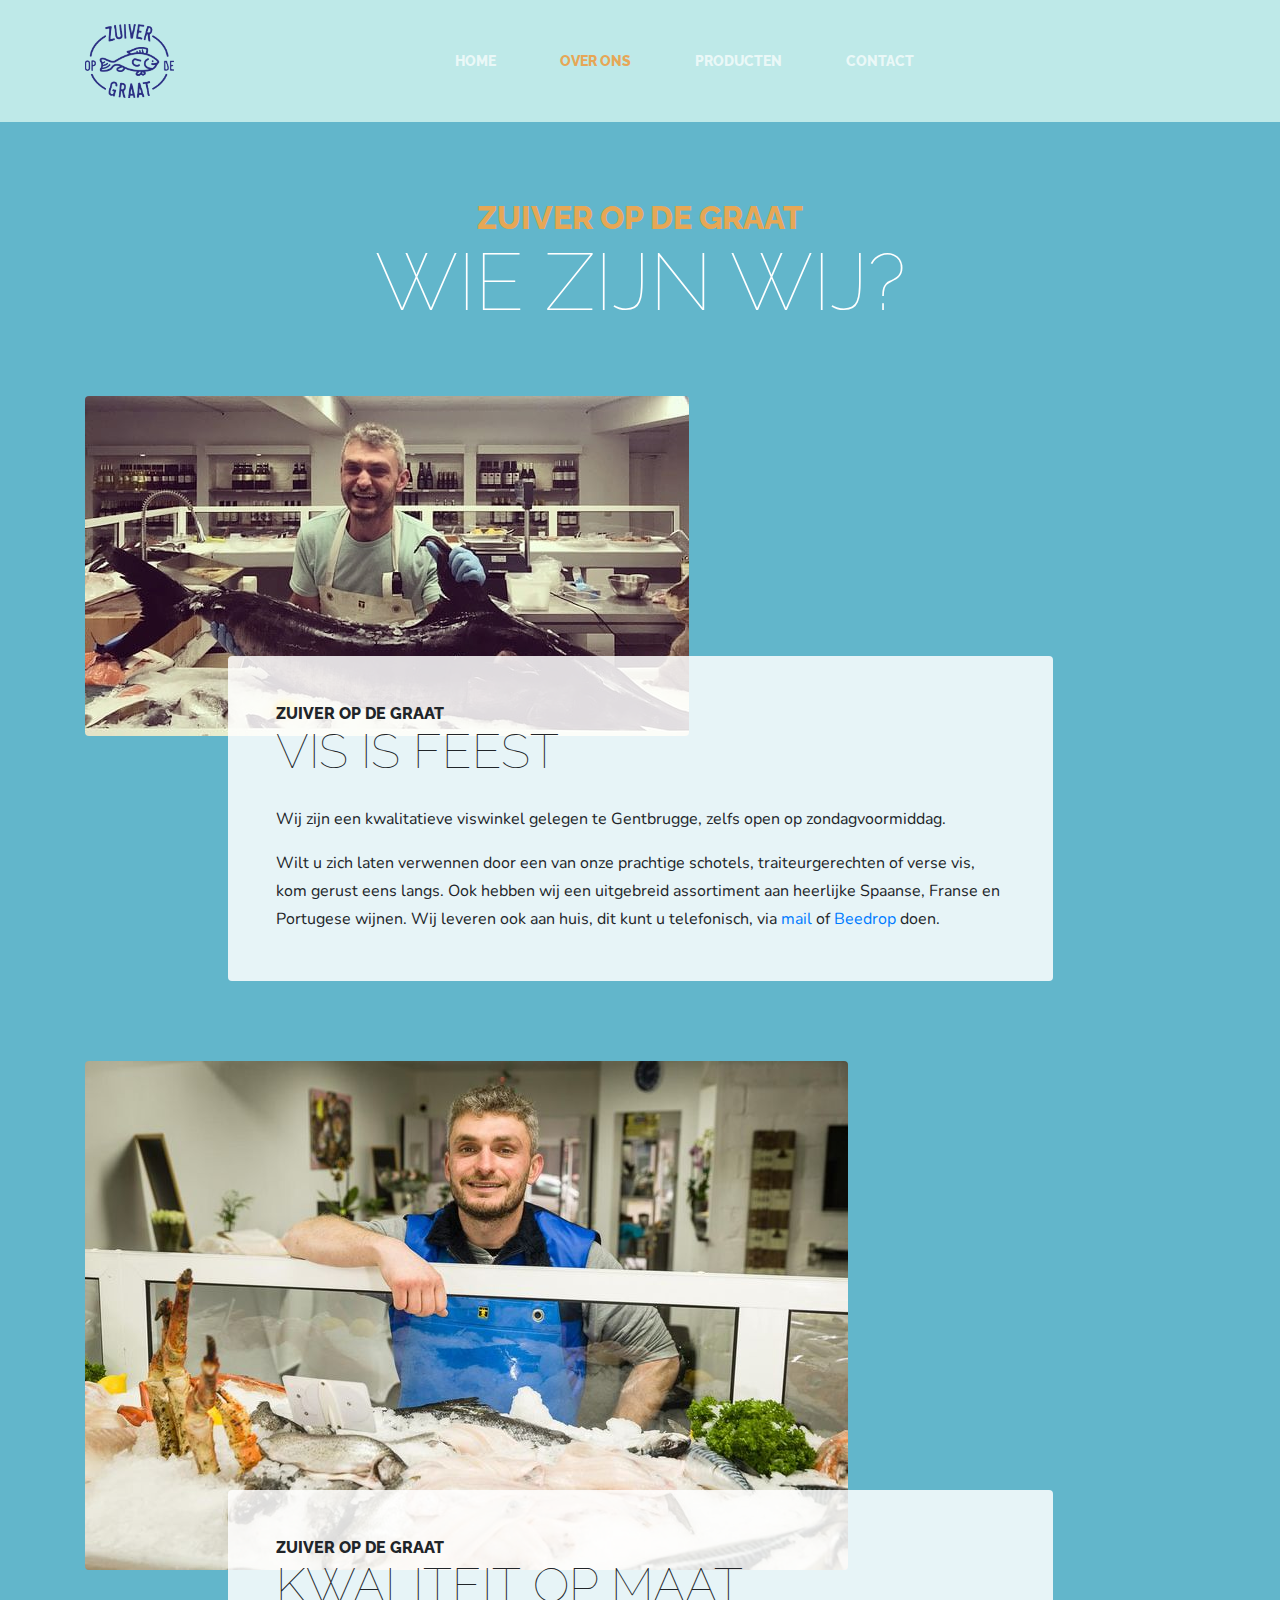
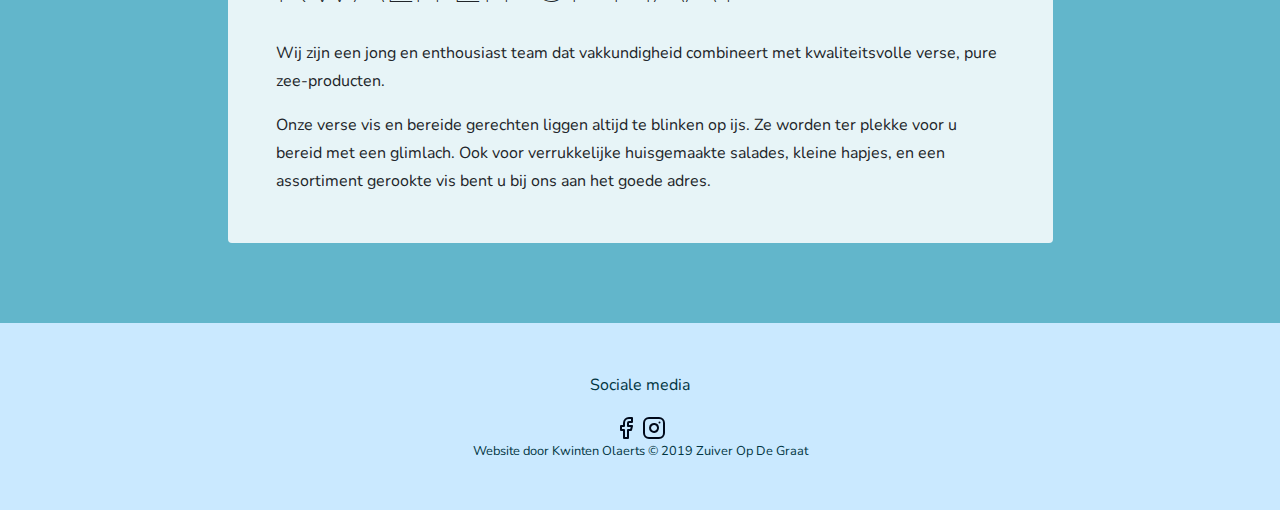
==== ZODG/about.html @ 9e10e214 "some fixes" ====
<!DOCTYPE html>
<html lang="en">

<head>

  <meta charset="utf-8">
  <meta name="viewport" content="width=device-width, initial-scale=1, shrink-to-fit=no">
  <meta name="description" content="">
  <meta name="author" content="">

  <title>Zuiver Op De Graat Over Ons</title>

  <!-- Bootstrap core CSS -->
  <link href="vendor/bootstrap/css/bootstrap.min.css" rel="stylesheet">

  <!-- Custom fonts for this template -->
  <link href="https://fonts.googleapis.com/css?family=Raleway:100,100i,200,200i,300,300i,400,400i,500,500i,600,600i,700,700i,800,800i,900,900i" rel="stylesheet">
  <link href="https://fonts.googleapis.com/css?family=Lora:400,400i,700,700i" rel="stylesheet">

  <!-- Custom styles for this template -->
  <link href="css/business-casual-dist.css" rel="stylesheet">

   <!-- Google fonts -->
   <link href="https://fonts.googleapis.com/css?family=Nunito" rel="stylesheet">

   <!-- font awesome logo's -->
  <link rel="stylesheet" href="https://use.fontawesome.com/releases/v5.8.1/css/all.css" integrity="sha384-50oBUHEmvpQ+1lW4y57PTFmhCaXp0ML5d60M1M7uH2+nqUivzIebhndOJK28anvf" crossorigin="anonymous">

</head>

<body>

  <!-- Navigation -->
  <nav class="navbar navbar-expand-lg navbar-dark py-lg-4" id="mainNav">
    <div class="container">
      <a id="titleStyling", serif; class="navbar-brand text-uppercase text-expanded font-weight-bold d-lg-none">Zuiver Op De Graat</a>
      <button class="navbar-toggler" type="button" data-toggle="collapse" data-target="#navbarResponsive" aria-controls="navbarResponsive" aria-expanded="false" aria-label="Toggle navigation">
        <span class="navbar-toggler-icon"></span>
      </button>
      <div class="collapse navbar-collapse" id="navbarResponsive">
          <img class="logo" src="assets/afbeeldingen//zodg.png">
        <ul class="navbar-nav mx-auto">
          <li class="nav-item px-lg-4">
            <a class="nav-link text-uppercase text-expanded" href="index.html">Home
              <span class="sr-only">(current)</span>
            </a>
          </li>
          <li class="nav-item active px-lg-4">
            <a class="nav-link text-uppercase text-expanded" href="about.html">Over ons</a>
          </li>
          <li class="nav-item px-lg-4">
            <a class="nav-link text-uppercase text-expanded" href="products.html">Producten</a>
          </li>
          <li class="nav-item px-lg-4">
            <a class="nav-link text-uppercase text-expanded" href="store.html">Contact</a>
          </li>
        </ul>
      </div>
    </div>
  </nav>

  <h1 class="site-heading text-center text-white d-none d-lg-block">
      <span class="site-heading-upper text-primary mb-3">Zuiver Op De Graat</span>
      <span class="site-heading-lower">Wie zijn wij?</span>
    </h1>

  <section class="page-section about-heading">
    <div class="container">
      <img class="img-fluid rounded about-heading-img mb-3 mb-lg-0" src="./assets//afbeeldingen//haai.jpg" alt="">
      <div class="about-heading-content">
        <div class="row">
          <div class="col-xl-9 col-lg-10 mx-auto">
            <div class="bg-faded rounded p-5">
              <h2 class="section-heading mb-4">
                <span class="section-heading-upper">Zuiver Op De Graat</span>
                <span class="section-heading-lower">Vis is feest</span>
              </h2>
              <p>Wij zijn een kwalitatieve viswinkel gelegen te Gentbrugge, zelfs open op zondagvoormiddag.</p>
              <p class="mb-0">Wilt u zich laten verwennen door een van onze prachtige schotels, traiteurgerechten of verse vis, kom gerust eens langs. Ook hebben wij een uitgebreid assortiment aan heerlijke Spaanse, Franse en Portugese wijnen. Wij leveren ook aan huis, dit kunt u telefonisch, via <a href="./store.html">mail</a> of <a href="https://beedrop.be/" target="_blank">Beedrop </a>doen.</p>
            </div>
          </div>
        </div>
      </div>
    </div>
  </section>
  <section class="page-section about-heading">
    <div class="container">
      <img class="img-fluid rounded about-heading-img mb-3 mb-lg-0" src="./assets//afbeeldingen//763.jpeg" alt="">
      <div class="about-heading-content">
        <div class="row">
          <div class="col-xl-9 col-lg-10 mx-auto">
            <div class="bg-faded rounded p-5">
              <h2 class="section-heading mb-4">
                <span class="section-heading-upper">Zuiver Op De Graat</span>
                <span class="section-heading-lower">Kwaliteit op maat</span>
              </h2>
              <p>Wij zijn een jong en enthousiast team dat vakkundigheid combineert met kwaliteitsvolle verse, pure zee-producten.</p>
              <p class="mb-0">Onze verse vis en bereide gerechten liggen altijd te blinken op
                ijs.
                Ze worden ter plekke voor u bereid met een glimlach. Ook voor verrukkelijke huisgemaakte salades, kleine hapjes, en een assortiment gerookte vis bent u bij ons aan het goede adres.</p>
            </div>
          </div>
        </div>
      </div>
    </div>
  </section>

  

  <footer class="footer text-faded text-center py-5">
    <div class="container">
       
      <div class="socialMedia">
        <p>Sociale media</p>
        <a href="https://www.facebook.com/zuiveropdegraat/" title="facebook profile" target="_blank"><svg xmlns="http://www.w3.org/2000/svg"  width="24" height="24" viewBox="0 0 24 24" fill="none" stroke="currentColor" stroke-width="2" stroke-linecap="round" stroke-linejoin="round" class="feather feather-facebook"><path d="M18 2h-3a5 5 0 0 0-5 5v3H7v4h3v8h4v-8h3l1-4h-4V7a1 1 0 0 1 1-1h3z"></path></svg></a>
        <a href="https://www.instagram.com/zuiveropdegraat/" title="instagram profile" target="_blank"><svg xmlns="http://www.w3.org/2000/svg" width="24" height="24" viewBox="0 0 24 24" fill="none" stroke="currentColor" stroke-width="2" stroke-linecap="round" stroke-linejoin="round" class="feather feather-instagram"><rect x="2" y="2" width="20" height="20" rx="5" ry="5"></rect><path d="M16 11.37A4 4 0 1 1 12.63 8 4 4 0 0 1 16 11.37z"></path><line x1="17.5" y1="6.5" x2="17.5" y2="6.5"></line></svg></a>
      </div>
      <p class="m-0 small">Website door Kwinten Olaerts &copy; 2019 Zuiver Op De Graat</p>
    </div>
  </footer>

  <!-- Bootstrap core JavaScript -->
  <script src="vendor/jquery/jquery.min.js"></script>
  <script src="vendor/bootstrap/js/bootstrap.bundle.min.js"></script>

</body>

</html>


<!-- Heel makkelijk bereikbaar en gelegen vlakbij de op en afrit van de E17 & E40. -->
---- ZODG/css/business-casual-dist.css ----
/*!
 * Start Bootstrap - Business Casual v5.0.3 (https://startbootstrap.com/template-overviews/business-casual)
 * Copyright 2013-2019 Start Bootstrap
 * Licensed under MIT (https://github.com/BlackrockDigital/startbootstrap-business-casual/blob/master/LICENSE)
 */@import url('https://fonts.googleapis.com/css?family=Nunito:400,700');body{font-family:'Nunito', sans-serif;background:-webkit-gradient(linear, left top, left bottom, from(rgba(47, 23, 15, 0.65))), url("");background:#62B6CB;background-attachment:fixed;background-position:center;background-size:cover}.logo{height:auto;width:8%}h1,h2,h3,h4,h5,h6{font-family:'Raleway'}p{line-height:1.75}.text-faded{color:#013542}.site-heading{margin-top:5rem;margin-bottom:5rem;text-transform:uppercase;line-height:1;font-family:'Raleway'}.site-heading .site-heading-upper{display:block;font-size:2rem;font-weight:800}.site-heading .site-heading-lower{font-size:5rem;font-weight:100;line-height:4rem}.page-section{margin-top:5rem;margin-bottom:5rem}.section-heading{text-transform:uppercase}.section-heading .section-heading-upper{display:block;font-size:1rem;font-weight:800}.section-heading .section-heading-lower{display:block;font-size:3rem;font-weight:100}.bg-faded{z-index:1;background-color:rgba(255, 255, 255, 0.85)}#mainNav{z-index:2;background-color:#BEE9E8;font-family:'Raleway';position:-webkit-sticky;position:sticky;top:0}#mainNav .navbar-brand{color:#013542}#mainNav .navbar-nav .nav-item .nav-link{color:rgba(255, 255, 255, 0.7);font-weight:800}#mainNav .navbar-nav .nav-item.active .nav-link{color:#e6a756}@media (min-width:992px){#mainNav .navbar-nav .nav-item .nav-link{font-size:0.9rem}#mainNav .navbar-nav .nav-item .nav-link:hover{color:rgba(255, 255, 255, 0.4)}#mainNav .navbar-nav .nav-item.active .nav-link:hover{color:#e6a756}}.btn-xl{font-weight:700;font-size:0.8rem;padding-top:1.5rem;padding-bottom:1.5rem;padding-left:2rem;padding-right:2rem}.intro{position:relative}@media (min-width:992px){.intro .intro-img{width:75%;float:right}.intro .intro-text{left:0;width:60%;margin-top:3rem;position:absolute}.intro .intro-text .intro-button{width:100%;left:0;position:absolute;bottom:-2rem}}@media (min-width:1200px){.intro .intro-text{width:45%}}.cta{padding-top:5rem;padding-bottom:5rem;background-color:#1B4965}.cta .cta-inner{position:relative;padding:3rem;margin:0.5rem;background-color:rgba(255, 255, 255, 0.85)}.cta .cta-inner:before{border-radius:0.5rem;content:'';position:absolute;top:-0.5rem;bottom:-0.5rem;left:-0.5rem;right:-0.5rem;border:0.25rem solid rgba(255, 255, 255, 0.85)}@media (min-width:992px){.about-heading .about-heading-img{position:relative;z-index:0}.about-heading .about-heading-content{margin-top:-5rem;position:relative;z-index:1}}@media (min-width:992px){.product-item .product-item-title{position:relative;z-index:1;margin-bottom:-2rem}.product-item .product-item-img{position:relative;z-index:0;max-width:60vw}.product-item .product-item-description{position:relative;z-index:1;margin-top:-3rem;max-width:50vw}}.list-hours{font-size:0.9rem}.list-hours .list-hours-item{border-bottom:1px solid rgba(230, 167, 86, 0.5);padding-bottom:.25rem;margin-bottom:1rem;font-style:italic}.list-hours .list-hours-item.today{font-weight:bold;color:#e6a756}@media (min-width:992px){.list-hours{width:50%;font-size:1.1rem}}.address strong{font-size:1.2rem}.footer{background-color:#CAE9FF}.text-primary{color:#e6a756!important}.bg-primary{background-color:#e6a756!important}.btn{-webkit-box-shadow:0px 3px 3px 0px rgba(33, 37, 41, 0.1);box-shadow:0px 3px 3px 0px rgba(33, 37, 41, 0.1)}.btn-primary{background-color:#e6a756;border-color:#e6a756}.btn-primary:active,.btn-primary:focus,.btn-primary:hover{background-color:#df902a;border-color:#df902a}.font-weight-light{font-weight:100!important}#titleStyling{font-family:'nunito'}#contactText{font-family:'nunito';padding-top:1.5rem;padding-bottom:1.5rem}.form-control{margin-bottom:7px}.boldText{font-weight:700}.google-iframe{padding-bottom:25px}.fab{color:#00091a;font-size:32px}.feather{color:#00091a;font-size:50px}
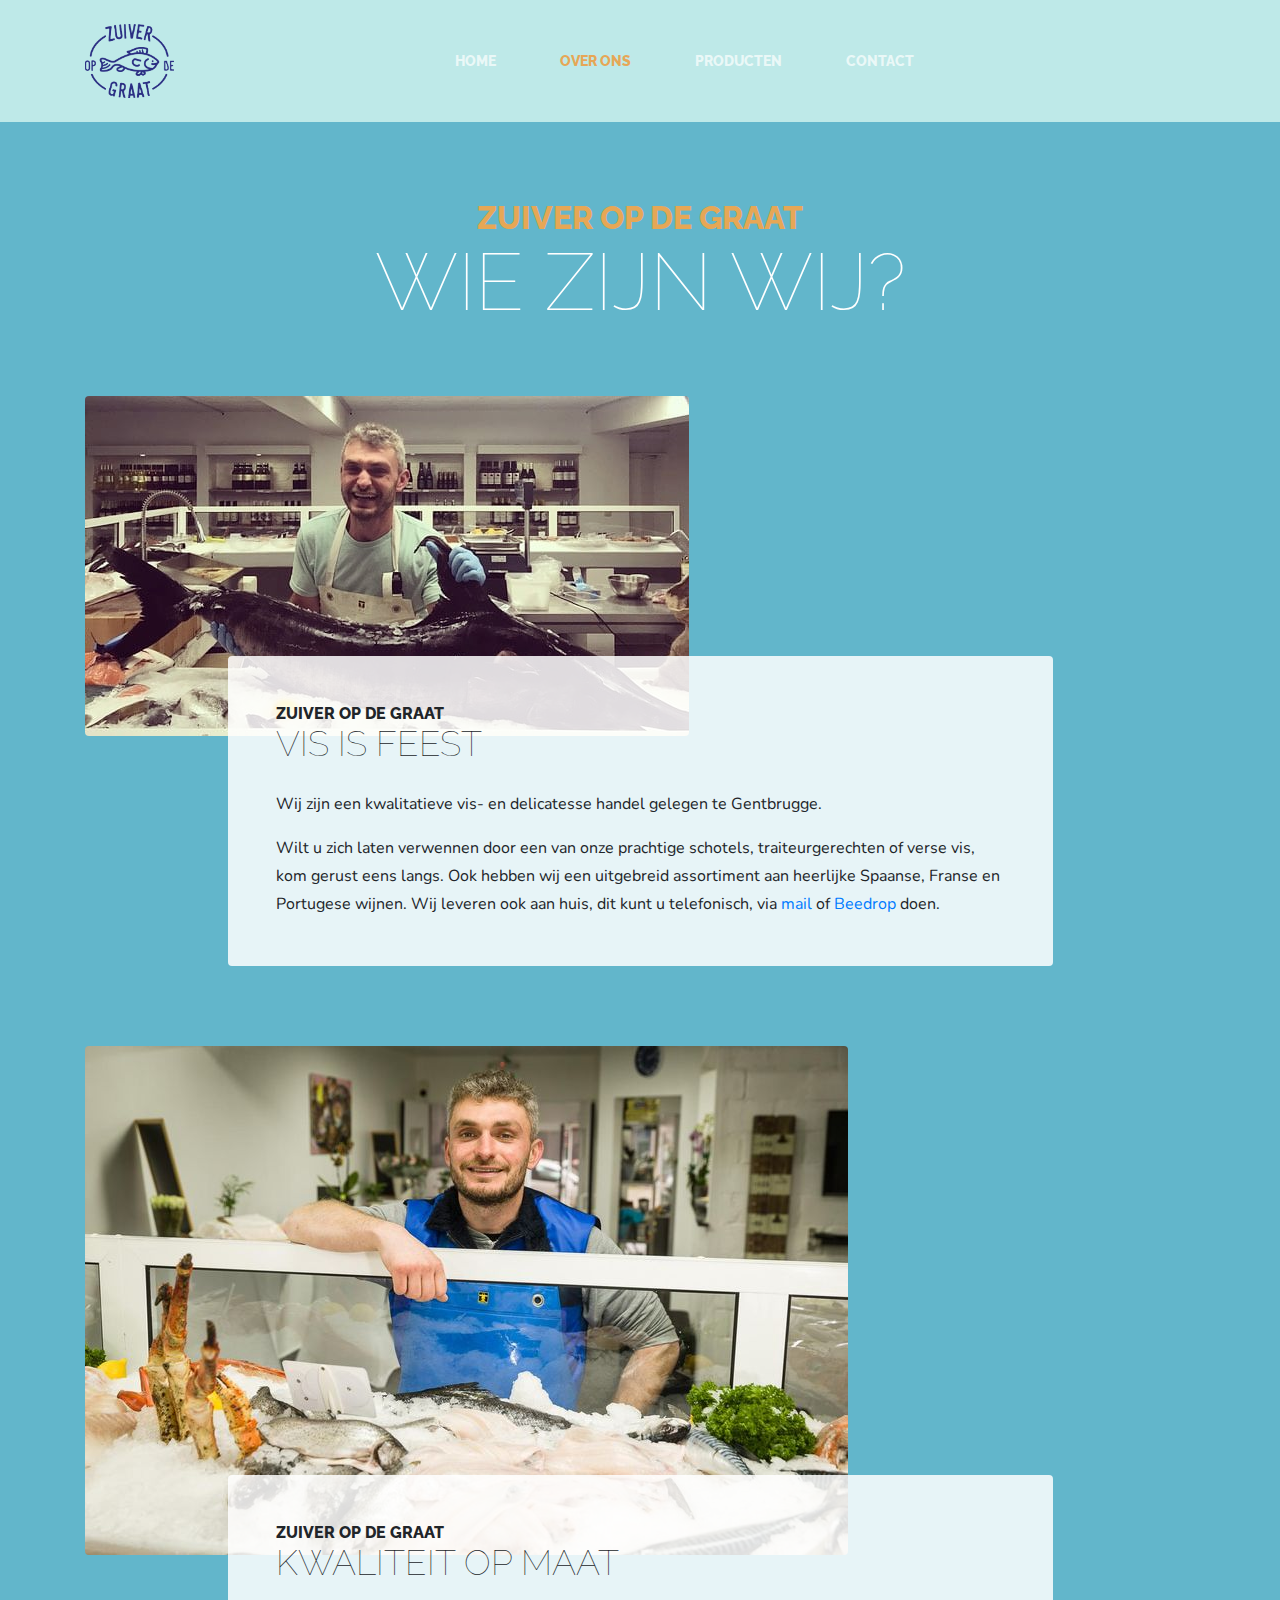
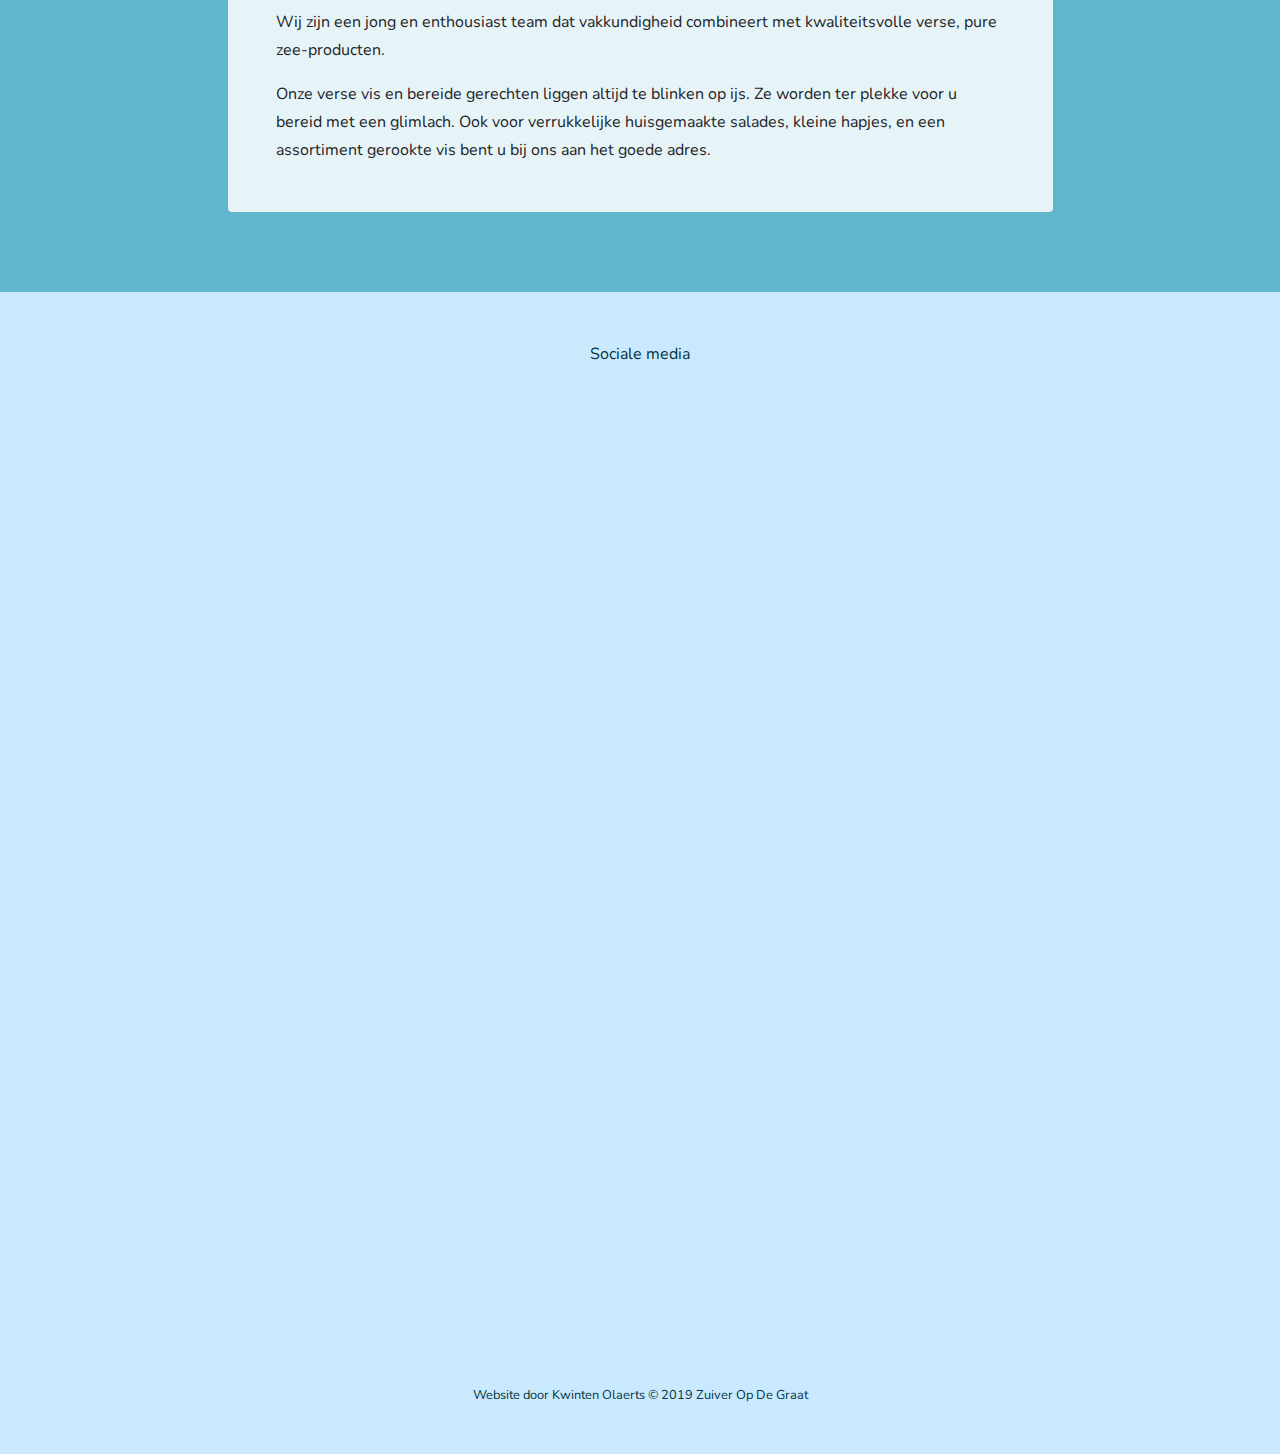
==== commit 26561f20: "new spelling" ====
--- a/ZODG/about.html
+++ b/ZODG/about.html
@@ -75,7 +75,7 @@
                 <span class="section-heading-upper">Zuiver Op De Graat</span>
                 <span class="section-heading-lower">Vis is feest</span>
               </h2>
-              <p>Wij zijn een kwalitatieve viswinkel gelegen te Gentbrugge, zelfs open op zondagvoormiddag.</p>
+              <p>Wij zijn een kwalitatieve vis- en delicatesse handel gelegen te Gentbrugge.</p>
               <p class="mb-0">Wilt u zich laten verwennen door een van onze prachtige schotels, traiteurgerechten of verse vis, kom gerust eens langs. Ook hebben wij een uitgebreid assortiment aan heerlijke Spaanse, Franse en Portugese wijnen. Wij leveren ook aan huis, dit kunt u telefonisch, via <a href="./store.html">mail</a> of <a href="https://beedrop.be/" target="_blank">Beedrop </a>doen.</p>
             </div>
           </div>
--- a/ZODG/css/business-casual-dist.css
+++ b/ZODG/css/business-casual-dist.css
@@ -2,4 +2,4 @@
  * Start Bootstrap - Business Casual v5.0.3 (https://startbootstrap.com/template-overviews/business-casual)
  * Copyright 2013-2019 Start Bootstrap
  * Licensed under MIT (https://github.com/BlackrockDigital/startbootstrap-business-casual/blob/master/LICENSE)
- */@import url('https://fonts.googleapis.com/css?family=Nunito:400,700');body{font-family:'Nunito', sans-serif;background:-webkit-gradient(linear, left top, left bottom, from(rgba(47, 23, 15, 0.65))), url("");background:#62B6CB;background-attachment:fixed;background-position:center;background-size:cover}.logo{height:auto;width:8%}h1,h2,h3,h4,h5,h6{font-family:'Raleway'}p{line-height:1.75}.text-faded{color:#013542}.site-heading{margin-top:5rem;margin-bottom:5rem;text-transform:uppercase;line-height:1;font-family:'Raleway'}.site-heading .site-heading-upper{display:block;font-size:2rem;font-weight:800}.site-heading .site-heading-lower{font-size:5rem;font-weight:100;line-height:4rem}.page-section{margin-top:5rem;margin-bottom:5rem}.section-heading{text-transform:uppercase}.section-heading .section-heading-upper{display:block;font-size:1rem;font-weight:800}.section-heading .section-heading-lower{display:block;font-size:3rem;font-weight:100}.bg-faded{z-index:1;background-color:rgba(255, 255, 255, 0.85)}#mainNav{z-index:2;background-color:#BEE9E8;font-family:'Raleway';position:-webkit-sticky;position:sticky;top:0}#mainNav .navbar-brand{color:#013542}#mainNav .navbar-nav .nav-item .nav-link{color:rgba(255, 255, 255, 0.7);font-weight:800}#mainNav .navbar-nav .nav-item.active .nav-link{color:#e6a756}@media (min-width:992px){#mainNav .navbar-nav .nav-item .nav-link{font-size:0.9rem}#mainNav .navbar-nav .nav-item .nav-link:hover{color:rgba(255, 255, 255, 0.4)}#mainNav .navbar-nav .nav-item.active .nav-link:hover{color:#e6a756}}.btn-xl{font-weight:700;font-size:0.8rem;padding-top:1.5rem;padding-bottom:1.5rem;padding-left:2rem;padding-right:2rem}.intro{position:relative}@media (min-width:992px){.intro .intro-img{width:75%;float:right}.intro .intro-text{left:0;width:60%;margin-top:3rem;position:absolute}.intro .intro-text .intro-button{width:100%;left:0;position:absolute;bottom:-2rem}}@media (min-width:1200px){.intro .intro-text{width:45%}}.cta{padding-top:5rem;padding-bottom:5rem;background-color:#1B4965}.cta .cta-inner{position:relative;padding:3rem;margin:0.5rem;background-color:rgba(255, 255, 255, 0.85)}.cta .cta-inner:before{border-radius:0.5rem;content:'';position:absolute;top:-0.5rem;bottom:-0.5rem;left:-0.5rem;right:-0.5rem;border:0.25rem solid rgba(255, 255, 255, 0.85)}@media (min-width:992px){.about-heading .about-heading-img{position:relative;z-index:0}.about-heading .about-heading-content{margin-top:-5rem;position:relative;z-index:1}}@media (min-width:992px){.product-item .product-item-title{position:relative;z-index:1;margin-bottom:-2rem}.product-item .product-item-img{position:relative;z-index:0;max-width:60vw}.product-item .product-item-description{position:relative;z-index:1;margin-top:-3rem;max-width:50vw}}.list-hours{font-size:0.9rem}.list-hours .list-hours-item{border-bottom:1px solid rgba(230, 167, 86, 0.5);padding-bottom:.25rem;margin-bottom:1rem;font-style:italic}.list-hours .list-hours-item.today{font-weight:bold;color:#e6a756}@media (min-width:992px){.list-hours{width:50%;font-size:1.1rem}}.address strong{font-size:1.2rem}.footer{background-color:#CAE9FF}.text-primary{color:#e6a756!important}.bg-primary{background-color:#e6a756!important}.btn{-webkit-box-shadow:0px 3px 3px 0px rgba(33, 37, 41, 0.1);box-shadow:0px 3px 3px 0px rgba(33, 37, 41, 0.1)}.btn-primary{background-color:#e6a756;border-color:#e6a756}.btn-primary:active,.btn-primary:focus,.btn-primary:hover{background-color:#df902a;border-color:#df902a}.font-weight-light{font-weight:100!important}#titleStyling{font-family:'nunito'}#contactText{font-family:'nunito';padding-top:1.5rem;padding-bottom:1.5rem}.form-control{margin-bottom:7px}.boldText{font-weight:700}.google-iframe{padding-bottom:25px}.fab{color:#00091a;font-size:32px}.feather{color:#00091a;font-size:50px}+ */@import url('https://fonts.googleapis.com/css?family=Nunito:400,700');body{font-family:'Nunito', sans-serif;background:-webkit-gradient(linear, left top, left bottom, from(rgba(47, 23, 15, 0.65))), url("");background:#62B6CB;background-attachment:fixed;background-position:center;background-size:cover}.logo{height:auto;width:8%}h1,h2,h3,h4,h5,h6{font-family:'Raleway'}p{line-height:1.75}.text-faded{color:#013542}.site-heading{margin-top:5rem;margin-bottom:5rem;text-transform:uppercase;line-height:1;font-family:'Raleway'}.site-heading .site-heading-upper{display:block;font-size:2rem;font-weight:800}.site-heading .site-heading-lower{font-size:5rem;font-weight:100;line-height:4rem}.page-section{margin-top:5rem;margin-bottom:5rem}.section-heading{text-transform:uppercase}.section-heading .section-heading-upper{display:block;font-size:1rem;font-weight:800}.section-heading .section-heading-lower{display:block;font-size:2.2rem;font-weight:100}.bg-faded{z-index:1;background-color:rgba(255, 255, 255, 0.85)}#mainNav{z-index:2;background-color:#BEE9E8;font-family:'Raleway';position:-webkit-sticky;position:sticky;top:0}#mainNav .navbar-brand{color:#013542}#mainNav .navbar-nav .nav-item .nav-link{color:rgba(255, 255, 255, 0.7);font-weight:800}#mainNav .navbar-nav .nav-item.active .nav-link{color:#e6a756}@media (min-width:992px){#mainNav .navbar-nav .nav-item .nav-link{font-size:0.9rem}#mainNav .navbar-nav .nav-item .nav-link:hover{color:rgba(255, 255, 255, 0.4)}#mainNav .navbar-nav .nav-item.active .nav-link:hover{color:#e6a756}}.btn-xl{font-weight:700;font-size:0.8rem;padding-top:1.5rem;padding-bottom:1.5rem;padding-left:2rem;padding-right:2rem}.intro{position:relative}@media (min-width:992px){.intro .intro-img{width:75%;float:right}.intro .intro-text{left:0;width:60%;margin-top:3rem;position:absolute}.intro .intro-text .intro-button{width:100%;left:0;position:absolute;bottom:-2rem}}@media (min-width:1200px){.intro .intro-text{width:45%}}.cta{padding-top:5rem;padding-bottom:5rem;background-color:#1B4965}.cta .cta-inner{position:relative;padding:3rem;margin:0.5rem;background-color:rgba(255, 255, 255, 0.85)}.cta .cta-inner:before{border-radius:0.5rem;content:'';position:absolute;top:-0.5rem;bottom:-0.5rem;left:-0.5rem;right:-0.5rem;border:0.25rem solid rgba(255, 255, 255, 0.85)}@media (min-width:992px){.about-heading .about-heading-img{position:relative;z-index:0}.about-heading .about-heading-content{margin-top:-5rem;position:relative;z-index:1}}@media (min-width:992px){.product-item .product-item-title{position:relative;z-index:1;margin-bottom:-2rem}.product-item .product-item-img{position:relative;z-index:0;max-width:60vw}.product-item .product-item-description{position:relative;z-index:1;margin-top:-3rem;max-width:50vw}}.list-hours{font-size:0.9rem}.list-hours .list-hours-item{border-bottom:1px solid rgba(230, 167, 86, 0.5);padding-bottom:.25rem;margin-bottom:1rem;font-style:italic}.list-hours .list-hours-item.today{font-weight:bold;color:#e6a756}@media (min-width:992px){.list-hours{width:50%;font-size:1.1rem}}.address strong{font-size:1.2rem}.footer{background-color:#CAE9FF}.text-primary{color:#e6a756!important}.bg-primary{background-color:#e6a756!important}.btn{-webkit-box-shadow:0px 3px 3px 0px rgba(33, 37, 41, 0.1);box-shadow:0px 3px 3px 0px rgba(33, 37, 41, 0.1)}.btn-primary{background-color:#e6a756;border-color:#e6a756}.btn-primary:active,.btn-primary:focus,.btn-primary:hover{background-color:#df902a;border-color:#df902a}.font-weight-light{font-weight:100!important}#titleStyling{font-family:'nunito'}#contactText{font-family:'nunito';padding-top:1.5rem;padding-bottom:1.5rem}.form-control{margin-bottom:7px}.boldText{font-weight:700}.google-iframe{padding-bottom:25px}.fab{color:#00091a;font-size:32px}.feather{color:#00091a;font-size:50px;padding-bottom:1000px}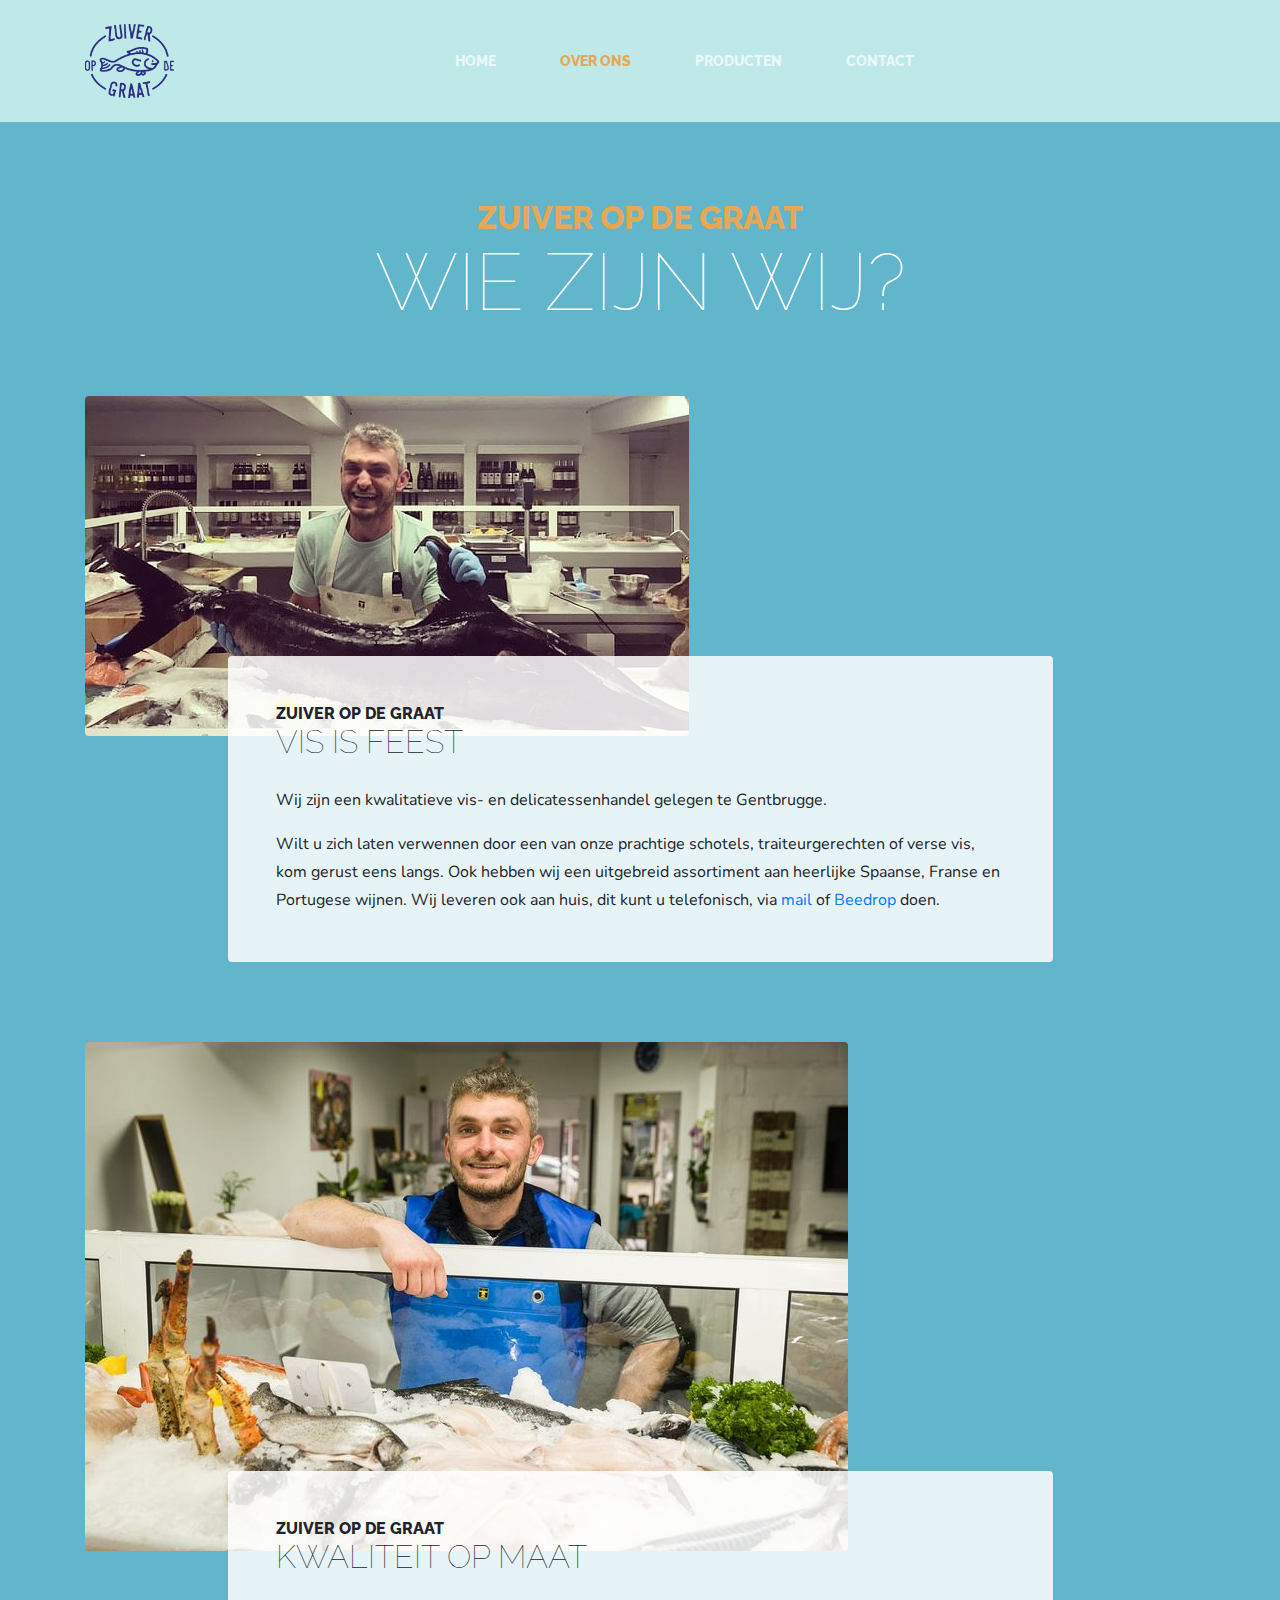
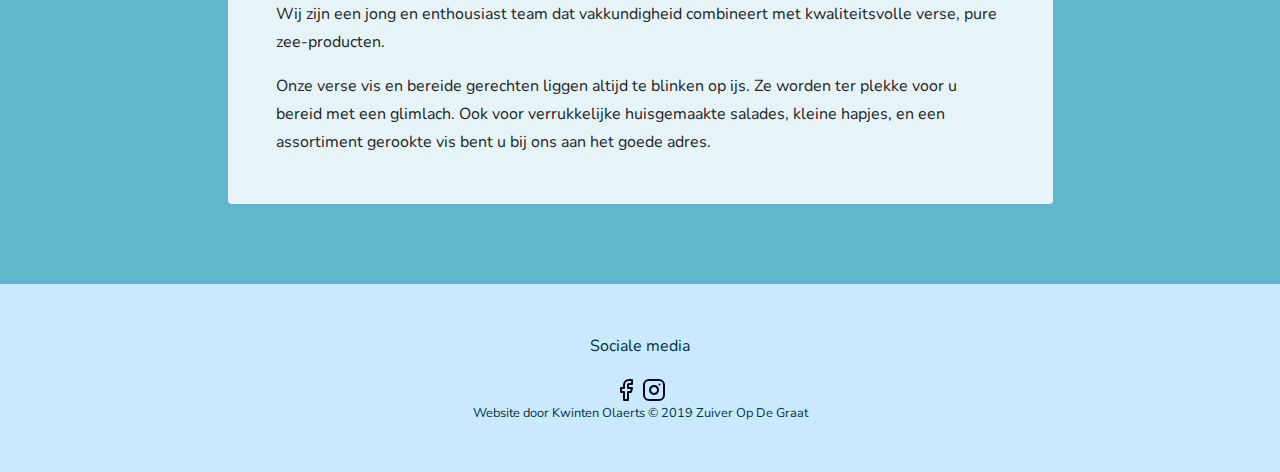
==== commit 44a59fae: "responsivess" ====
--- a/ZODG/about.html
+++ b/ZODG/about.html
@@ -75,7 +75,7 @@
                 <span class="section-heading-upper">Zuiver Op De Graat</span>
                 <span class="section-heading-lower">Vis is feest</span>
               </h2>
-              <p>Wij zijn een kwalitatieve vis- en delicatesse handel gelegen te Gentbrugge.</p>
+              <p>Wij zijn een kwalitatieve vis- en delicatessenhandel gelegen te Gentbrugge.</p>
               <p class="mb-0">Wilt u zich laten verwennen door een van onze prachtige schotels, traiteurgerechten of verse vis, kom gerust eens langs. Ook hebben wij een uitgebreid assortiment aan heerlijke Spaanse, Franse en Portugese wijnen. Wij leveren ook aan huis, dit kunt u telefonisch, via <a href="./store.html">mail</a> of <a href="https://beedrop.be/" target="_blank">Beedrop </a>doen.</p>
             </div>
           </div>
--- a/ZODG/css/business-casual-dist.css
+++ b/ZODG/css/business-casual-dist.css
@@ -2,4 +2,4 @@
  * Start Bootstrap - Business Casual v5.0.3 (https://startbootstrap.com/template-overviews/business-casual)
  * Copyright 2013-2019 Start Bootstrap
  * Licensed under MIT (https://github.com/BlackrockDigital/startbootstrap-business-casual/blob/master/LICENSE)
- */@import url('https://fonts.googleapis.com/css?family=Nunito:400,700');body{font-family:'Nunito', sans-serif;background:-webkit-gradient(linear, left top, left bottom, from(rgba(47, 23, 15, 0.65))), url("");background:#62B6CB;background-attachment:fixed;background-position:center;background-size:cover}.logo{height:auto;width:8%}h1,h2,h3,h4,h5,h6{font-family:'Raleway'}p{line-height:1.75}.text-faded{color:#013542}.site-heading{margin-top:5rem;margin-bottom:5rem;text-transform:uppercase;line-height:1;font-family:'Raleway'}.site-heading .site-heading-upper{display:block;font-size:2rem;font-weight:800}.site-heading .site-heading-lower{font-size:5rem;font-weight:100;line-height:4rem}.page-section{margin-top:5rem;margin-bottom:5rem}.section-heading{text-transform:uppercase}.section-heading .section-heading-upper{display:block;font-size:1rem;font-weight:800}.section-heading .section-heading-lower{display:block;font-size:2.2rem;font-weight:100}.bg-faded{z-index:1;background-color:rgba(255, 255, 255, 0.85)}#mainNav{z-index:2;background-color:#BEE9E8;font-family:'Raleway';position:-webkit-sticky;position:sticky;top:0}#mainNav .navbar-brand{color:#013542}#mainNav .navbar-nav .nav-item .nav-link{color:rgba(255, 255, 255, 0.7);font-weight:800}#mainNav .navbar-nav .nav-item.active .nav-link{color:#e6a756}@media (min-width:992px){#mainNav .navbar-nav .nav-item .nav-link{font-size:0.9rem}#mainNav .navbar-nav .nav-item .nav-link:hover{color:rgba(255, 255, 255, 0.4)}#mainNav .navbar-nav .nav-item.active .nav-link:hover{color:#e6a756}}.btn-xl{font-weight:700;font-size:0.8rem;padding-top:1.5rem;padding-bottom:1.5rem;padding-left:2rem;padding-right:2rem}.intro{position:relative}@media (min-width:992px){.intro .intro-img{width:75%;float:right}.intro .intro-text{left:0;width:60%;margin-top:3rem;position:absolute}.intro .intro-text .intro-button{width:100%;left:0;position:absolute;bottom:-2rem}}@media (min-width:1200px){.intro .intro-text{width:45%}}.cta{padding-top:5rem;padding-bottom:5rem;background-color:#1B4965}.cta .cta-inner{position:relative;padding:3rem;margin:0.5rem;background-color:rgba(255, 255, 255, 0.85)}.cta .cta-inner:before{border-radius:0.5rem;content:'';position:absolute;top:-0.5rem;bottom:-0.5rem;left:-0.5rem;right:-0.5rem;border:0.25rem solid rgba(255, 255, 255, 0.85)}@media (min-width:992px){.about-heading .about-heading-img{position:relative;z-index:0}.about-heading .about-heading-content{margin-top:-5rem;position:relative;z-index:1}}@media (min-width:992px){.product-item .product-item-title{position:relative;z-index:1;margin-bottom:-2rem}.product-item .product-item-img{position:relative;z-index:0;max-width:60vw}.product-item .product-item-description{position:relative;z-index:1;margin-top:-3rem;max-width:50vw}}.list-hours{font-size:0.9rem}.list-hours .list-hours-item{border-bottom:1px solid rgba(230, 167, 86, 0.5);padding-bottom:.25rem;margin-bottom:1rem;font-style:italic}.list-hours .list-hours-item.today{font-weight:bold;color:#e6a756}@media (min-width:992px){.list-hours{width:50%;font-size:1.1rem}}.address strong{font-size:1.2rem}.footer{background-color:#CAE9FF}.text-primary{color:#e6a756!important}.bg-primary{background-color:#e6a756!important}.btn{-webkit-box-shadow:0px 3px 3px 0px rgba(33, 37, 41, 0.1);box-shadow:0px 3px 3px 0px rgba(33, 37, 41, 0.1)}.btn-primary{background-color:#e6a756;border-color:#e6a756}.btn-primary:active,.btn-primary:focus,.btn-primary:hover{background-color:#df902a;border-color:#df902a}.font-weight-light{font-weight:100!important}#titleStyling{font-family:'nunito'}#contactText{font-family:'nunito';padding-top:1.5rem;padding-bottom:1.5rem}.form-control{margin-bottom:7px}.boldText{font-weight:700}.google-iframe{padding-bottom:25px}.fab{color:#00091a;font-size:32px}.feather{color:#00091a;font-size:50px;padding-bottom:1000px}+ */@import url('https://fonts.googleapis.com/css?family=Nunito:400,700');body{font-family:'Nunito', sans-serif;background:-webkit-gradient(linear, left top, left bottom, from(rgba(47, 23, 15, 0.65))), url("");background:#62B6CB;background-attachment:fixed;background-position:center;background-size:cover}.logo{height:auto;width:8%}h1,h2,h3,h4,h5,h6{font-family:'Raleway'}p{line-height:1.75}.text-faded{color:#013542}.site-heading{margin-top:5rem;margin-bottom:5rem;text-transform:uppercase;line-height:1;font-family:'Raleway'}.site-heading .site-heading-upper{display:block;font-size:2rem;font-weight:800}.site-heading .site-heading-lower{font-size:5rem;font-weight:100;line-height:4rem}.page-section{margin-top:5rem;margin-bottom:5rem}.section-heading{text-transform:uppercase}.section-heading .section-heading-upper{display:block;font-size:1rem;font-weight:800}.section-heading .section-heading-lower{display:block;font-size:2.0rem;font-weight:100}.bg-faded{z-index:1;background-color:rgba(255, 255, 255, 0.85)}#mainNav{z-index:2;background-color:#BEE9E8;font-family:'Raleway';position:-webkit-sticky;position:sticky;top:0}#mainNav .navbar-brand{color:#013542}#mainNav .navbar-nav .nav-item .nav-link{color:rgba(255, 255, 255, 0.7);font-weight:800}#mainNav .navbar-nav .nav-item.active .nav-link{color:#e6a756}@media (min-width:992px){#mainNav .navbar-nav .nav-item .nav-link{font-size:0.9rem}#mainNav .navbar-nav .nav-item .nav-link:hover{color:rgba(255, 255, 255, 0.4)}#mainNav .navbar-nav .nav-item.active .nav-link:hover{color:#e6a756}}.btn-xl{font-weight:700;font-size:0.8rem;padding-top:1.5rem;padding-bottom:1.5rem;padding-left:2rem;padding-right:2rem}.intro{position:relative}@media (min-width:992px){.intro .intro-img{width:75%;float:right}.intro .intro-text{left:0;width:60%;margin-top:3rem;position:absolute}.intro .intro-text .intro-button{width:100%;left:0;position:absolute;bottom:-2rem}}@media (min-width:1200px){.intro .intro-text{width:45%}}.cta{padding-top:5rem;padding-bottom:5rem;background-color:#1B4965}.cta .cta-inner{position:relative;padding:3rem;margin:0.5rem;background-color:rgba(255, 255, 255, 0.85)}.cta .cta-inner:before{border-radius:0.5rem;content:'';position:absolute;top:-0.5rem;bottom:-0.5rem;left:-0.5rem;right:-0.5rem;border:0.25rem solid rgba(255, 255, 255, 0.85)}@media (min-width:992px){.about-heading .about-heading-img{position:relative;z-index:0}.about-heading .about-heading-content{margin-top:-5rem;position:relative;z-index:1}}@media (min-width:992px){.product-item .product-item-title{position:relative;z-index:1;margin-bottom:-2rem}.product-item .product-item-img{position:relative;z-index:0;max-width:60vw}.product-item .product-item-description{position:relative;z-index:1;margin-top:-3rem;max-width:50vw}}.list-hours{font-size:0.9rem}.list-hours .list-hours-item{border-bottom:1px solid rgba(230, 167, 86, 0.5);padding-bottom:.25rem;margin-bottom:1rem;font-style:italic}.list-hours .list-hours-item.today{font-weight:bold;color:#e6a756}@media (min-width:992px){.list-hours{width:50%;font-size:1.1rem}}.address strong{font-size:1.2rem}.footer{background-color:#CAE9FF}.text-primary{color:#e6a756!important}.bg-primary{background-color:#e6a756!important}.btn{-webkit-box-shadow:0px 3px 3px 0px rgba(33, 37, 41, 0.1);box-shadow:0px 3px 3px 0px rgba(33, 37, 41, 0.1)}.btn-primary{background-color:#e6a756;border-color:#e6a756}.btn-primary:active,.btn-primary:focus,.btn-primary:hover{background-color:#df902a;border-color:#df902a}.font-weight-light{font-weight:100!important}#titleStyling{font-family:'nunito'}#contactText{font-family:'nunito';padding-top:1.5rem;padding-bottom:1.5rem}.form-control{margin-bottom:7px}.boldText{font-weight:700}.google-iframe{padding-bottom:25px}.fab{color:#00091a;font-size:32px}.feather{color:#00091a;font-size:50px}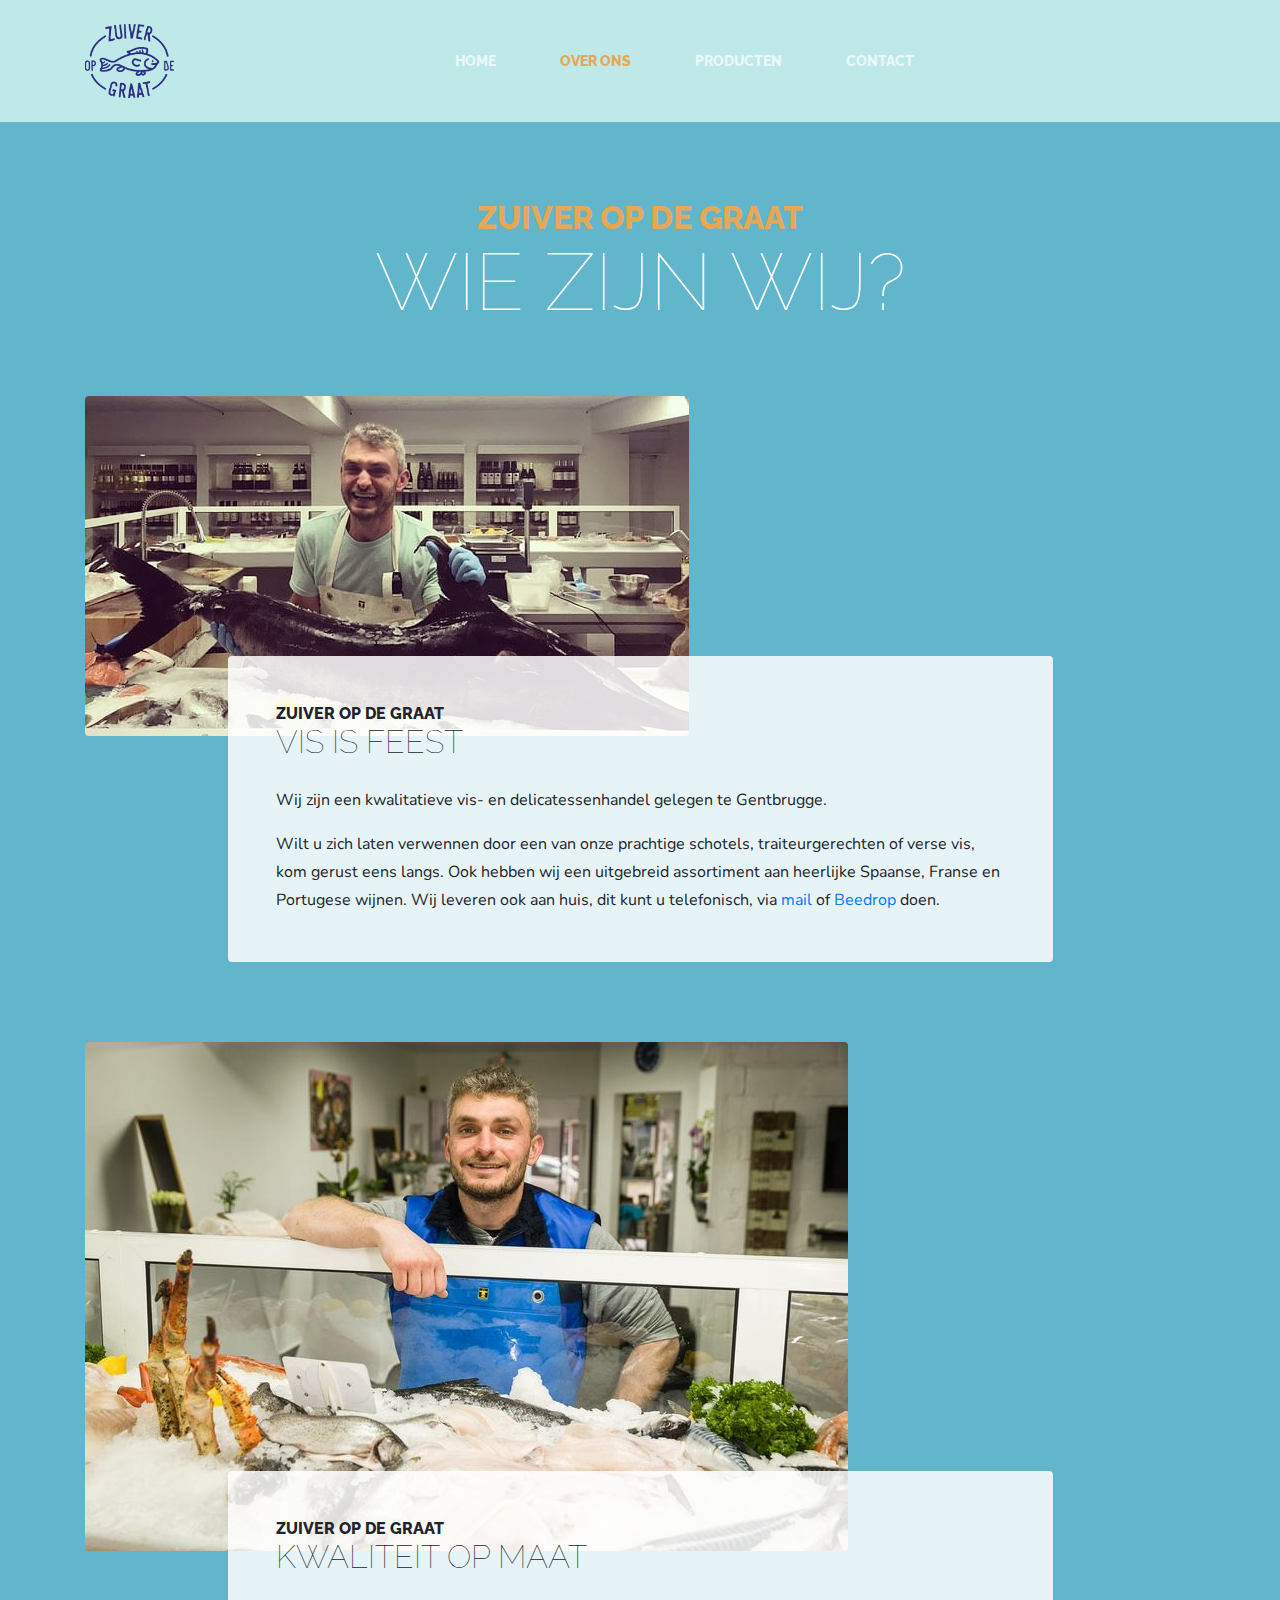
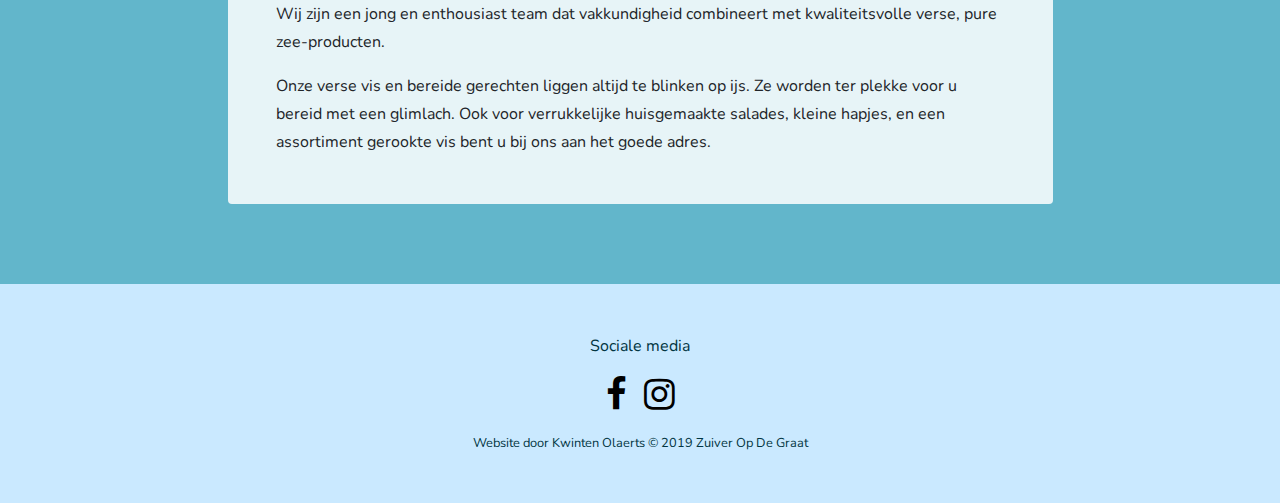
==== commit e830e63a: "new socials" ====
--- a/ZODG/about.html
+++ b/ZODG/about.html
@@ -24,7 +24,7 @@
    <link href="https://fonts.googleapis.com/css?family=Nunito" rel="stylesheet">
 
    <!-- font awesome logo's -->
-  <link rel="stylesheet" href="https://use.fontawesome.com/releases/v5.8.1/css/all.css" integrity="sha384-50oBUHEmvpQ+1lW4y57PTFmhCaXp0ML5d60M1M7uH2+nqUivzIebhndOJK28anvf" crossorigin="anonymous">
+   <link rel="stylesheet" href="https://cdnjs.cloudflare.com/ajax/libs/font-awesome/4.7.0/css/font-awesome.min.css">
 
 </head>
 
@@ -112,8 +112,8 @@
        
       <div class="socialMedia">
         <p>Sociale media</p>
-        <a href="https://www.facebook.com/zuiveropdegraat/" title="facebook profile" target="_blank"><svg xmlns="http://www.w3.org/2000/svg"  width="24" height="24" viewBox="0 0 24 24" fill="none" stroke="currentColor" stroke-width="2" stroke-linecap="round" stroke-linejoin="round" class="feather feather-facebook"><path d="M18 2h-3a5 5 0 0 0-5 5v3H7v4h3v8h4v-8h3l1-4h-4V7a1 1 0 0 1 1-1h3z"></path></svg></a>
-        <a href="https://www.instagram.com/zuiveropdegraat/" title="instagram profile" target="_blank"><svg xmlns="http://www.w3.org/2000/svg" width="24" height="24" viewBox="0 0 24 24" fill="none" stroke="currentColor" stroke-width="2" stroke-linecap="round" stroke-linejoin="round" class="feather feather-instagram"><rect x="2" y="2" width="20" height="20" rx="5" ry="5"></rect><path d="M16 11.37A4 4 0 1 1 12.63 8 4 4 0 0 1 16 11.37z"></path><line x1="17.5" y1="6.5" x2="17.5" y2="6.5"></line></svg></a>
+        <a href="https://www.facebook.com/zuiveropdegraat/" title="facebook profile" target="_blank"><i class="fa fa-facebook" style="font-size:36px"></i></a>
+            <a href="https://www.instagram.com/zuiveropdegraat/" title="instagram profile" target="_blank"><i class="fa fa-instagram" style="font-size:36px"></i></a>
       </div>
       <p class="m-0 small">Website door Kwinten Olaerts &copy; 2019 Zuiver Op De Graat</p>
     </div>
--- a/ZODG/css/business-casual-dist.css
+++ b/ZODG/css/business-casual-dist.css
@@ -2,4 +2,4 @@
  * Start Bootstrap - Business Casual v5.0.3 (https://startbootstrap.com/template-overviews/business-casual)
  * Copyright 2013-2019 Start Bootstrap
  * Licensed under MIT (https://github.com/BlackrockDigital/startbootstrap-business-casual/blob/master/LICENSE)
- */@import url('https://fonts.googleapis.com/css?family=Nunito:400,700');body{font-family:'Nunito', sans-serif;background:-webkit-gradient(linear, left top, left bottom, from(rgba(47, 23, 15, 0.65))), url("");background:#62B6CB;background-attachment:fixed;background-position:center;background-size:cover}.logo{height:auto;width:8%}h1,h2,h3,h4,h5,h6{font-family:'Raleway'}p{line-height:1.75}.text-faded{color:#013542}.site-heading{margin-top:5rem;margin-bottom:5rem;text-transform:uppercase;line-height:1;font-family:'Raleway'}.site-heading .site-heading-upper{display:block;font-size:2rem;font-weight:800}.site-heading .site-heading-lower{font-size:5rem;font-weight:100;line-height:4rem}.page-section{margin-top:5rem;margin-bottom:5rem}.section-heading{text-transform:uppercase}.section-heading .section-heading-upper{display:block;font-size:1rem;font-weight:800}.section-heading .section-heading-lower{display:block;font-size:2.0rem;font-weight:100}.bg-faded{z-index:1;background-color:rgba(255, 255, 255, 0.85)}#mainNav{z-index:2;background-color:#BEE9E8;font-family:'Raleway';position:-webkit-sticky;position:sticky;top:0}#mainNav .navbar-brand{color:#013542}#mainNav .navbar-nav .nav-item .nav-link{color:rgba(255, 255, 255, 0.7);font-weight:800}#mainNav .navbar-nav .nav-item.active .nav-link{color:#e6a756}@media (min-width:992px){#mainNav .navbar-nav .nav-item .nav-link{font-size:0.9rem}#mainNav .navbar-nav .nav-item .nav-link:hover{color:rgba(255, 255, 255, 0.4)}#mainNav .navbar-nav .nav-item.active .nav-link:hover{color:#e6a756}}.btn-xl{font-weight:700;font-size:0.8rem;padding-top:1.5rem;padding-bottom:1.5rem;padding-left:2rem;padding-right:2rem}.intro{position:relative}@media (min-width:992px){.intro .intro-img{width:75%;float:right}.intro .intro-text{left:0;width:60%;margin-top:3rem;position:absolute}.intro .intro-text .intro-button{width:100%;left:0;position:absolute;bottom:-2rem}}@media (min-width:1200px){.intro .intro-text{width:45%}}.cta{padding-top:5rem;padding-bottom:5rem;background-color:#1B4965}.cta .cta-inner{position:relative;padding:3rem;margin:0.5rem;background-color:rgba(255, 255, 255, 0.85)}.cta .cta-inner:before{border-radius:0.5rem;content:'';position:absolute;top:-0.5rem;bottom:-0.5rem;left:-0.5rem;right:-0.5rem;border:0.25rem solid rgba(255, 255, 255, 0.85)}@media (min-width:992px){.about-heading .about-heading-img{position:relative;z-index:0}.about-heading .about-heading-content{margin-top:-5rem;position:relative;z-index:1}}@media (min-width:992px){.product-item .product-item-title{position:relative;z-index:1;margin-bottom:-2rem}.product-item .product-item-img{position:relative;z-index:0;max-width:60vw}.product-item .product-item-description{position:relative;z-index:1;margin-top:-3rem;max-width:50vw}}.list-hours{font-size:0.9rem}.list-hours .list-hours-item{border-bottom:1px solid rgba(230, 167, 86, 0.5);padding-bottom:.25rem;margin-bottom:1rem;font-style:italic}.list-hours .list-hours-item.today{font-weight:bold;color:#e6a756}@media (min-width:992px){.list-hours{width:50%;font-size:1.1rem}}.address strong{font-size:1.2rem}.footer{background-color:#CAE9FF}.text-primary{color:#e6a756!important}.bg-primary{background-color:#e6a756!important}.btn{-webkit-box-shadow:0px 3px 3px 0px rgba(33, 37, 41, 0.1);box-shadow:0px 3px 3px 0px rgba(33, 37, 41, 0.1)}.btn-primary{background-color:#e6a756;border-color:#e6a756}.btn-primary:active,.btn-primary:focus,.btn-primary:hover{background-color:#df902a;border-color:#df902a}.font-weight-light{font-weight:100!important}#titleStyling{font-family:'nunito'}#contactText{font-family:'nunito';padding-top:1.5rem;padding-bottom:1.5rem}.form-control{margin-bottom:7px}.boldText{font-weight:700}.google-iframe{padding-bottom:25px}.fab{color:#00091a;font-size:32px}.feather{color:#00091a;font-size:50px}+ */@import url('https://fonts.googleapis.com/css?family=Nunito:400,700');body{font-family:'Nunito', sans-serif;background:-webkit-gradient(linear, left top, left bottom, from(rgba(47, 23, 15, 0.65))), url("");background:#62B6CB;background-attachment:fixed;background-position:center;background-size:cover}.logo{height:auto;width:8%}h1,h2,h3,h4,h5,h6{font-family:'Raleway'}p{line-height:1.75}.text-faded{color:#013542}.site-heading{margin-top:5rem;margin-bottom:5rem;text-transform:uppercase;line-height:1;font-family:'Raleway'}.site-heading .site-heading-upper{display:block;font-size:2rem;font-weight:800}.site-heading .site-heading-lower{font-size:5rem;font-weight:100;line-height:4rem}.page-section{margin-top:5rem;margin-bottom:5rem}.section-heading{text-transform:uppercase}.section-heading .section-heading-upper{display:block;font-size:1rem;font-weight:800}.section-heading .section-heading-lower{display:block;font-size:2.0rem;font-weight:100}.bg-faded{z-index:1;background-color:rgba(255, 255, 255, 0.85)}#mainNav{z-index:2;background-color:#BEE9E8;font-family:'Raleway';position:-webkit-sticky;position:sticky;top:0}#mainNav .navbar-brand{color:#013542}#mainNav .navbar-nav .nav-item .nav-link{color:rgba(255, 255, 255, 0.7);font-weight:800}#mainNav .navbar-nav .nav-item.active .nav-link{color:#e6a756}@media (min-width:992px){#mainNav .navbar-nav .nav-item .nav-link{font-size:0.9rem}#mainNav .navbar-nav .nav-item .nav-link:hover{color:rgba(255, 255, 255, 0.4)}#mainNav .navbar-nav .nav-item.active .nav-link:hover{color:#e6a756}}.btn-xl{font-weight:700;font-size:0.8rem;padding-top:1.5rem;padding-bottom:1.5rem;padding-left:2rem;padding-right:2rem}.intro{position:relative}@media (min-width:992px){.intro .intro-img{width:75%;float:right}.intro .intro-text{left:0;width:60%;margin-top:3rem;position:absolute}.intro .intro-text .intro-button{width:100%;left:0;position:absolute;bottom:-2rem}}@media (min-width:1200px){.intro .intro-text{width:45%}}.cta{padding-top:5rem;padding-bottom:5rem;background-color:#1B4965}.cta .cta-inner{position:relative;padding:3rem;margin:0.5rem;background-color:rgba(255, 255, 255, 0.85)}.cta .cta-inner:before{border-radius:0.5rem;content:'';position:absolute;top:-0.5rem;bottom:-0.5rem;left:-0.5rem;right:-0.5rem;border:0.25rem solid rgba(255, 255, 255, 0.85)}@media (min-width:992px){.about-heading .about-heading-img{position:relative;z-index:0}.about-heading .about-heading-content{margin-top:-5rem;position:relative;z-index:1}}@media (min-width:992px){.product-item .product-item-title{position:relative;z-index:1;margin-bottom:-2rem}.product-item .product-item-img{position:relative;z-index:0;max-width:60vw}.product-item .product-item-description{position:relative;z-index:1;margin-top:-3rem;max-width:50vw}}.list-hours{font-size:0.9rem}.list-hours .list-hours-item{border-bottom:1px solid rgba(230, 167, 86, 0.5);padding-bottom:.25rem;margin-bottom:1rem;font-style:italic}.list-hours .list-hours-item.today{font-weight:bold;color:#e6a756}@media (min-width:992px){.list-hours{width:50%;font-size:1.1rem}}.address strong{font-size:1.2rem}.footer{background-color:#CAE9FF}.text-primary{color:#e6a756!important}.bg-primary{background-color:#e6a756!important}.btn{-webkit-box-shadow:0px 3px 3px 0px rgba(33, 37, 41, 0.1);box-shadow:0px 3px 3px 0px rgba(33, 37, 41, 0.1)}.btn-primary{background-color:#e6a756;border-color:#e6a756}.btn-primary:active,.btn-primary:focus,.btn-primary:hover{background-color:#df902a;border-color:#df902a}.font-weight-light{font-weight:100!important}#titleStyling{font-family:'nunito'}#contactText{font-family:'nunito';padding-top:1.5rem;padding-bottom:1.5rem}.form-control{margin-bottom:7px}.boldText{font-weight:700}.italicText{font-style:italic}.google-iframe{padding-bottom:25px}.fab{color:#00091a;font-size:32px}.feather{color:#00091a;font-size:50px}.fa{color:black;size:20px;padding-bottom:20px}.fa-facebook{margin-right:13px}.fa-instagram{}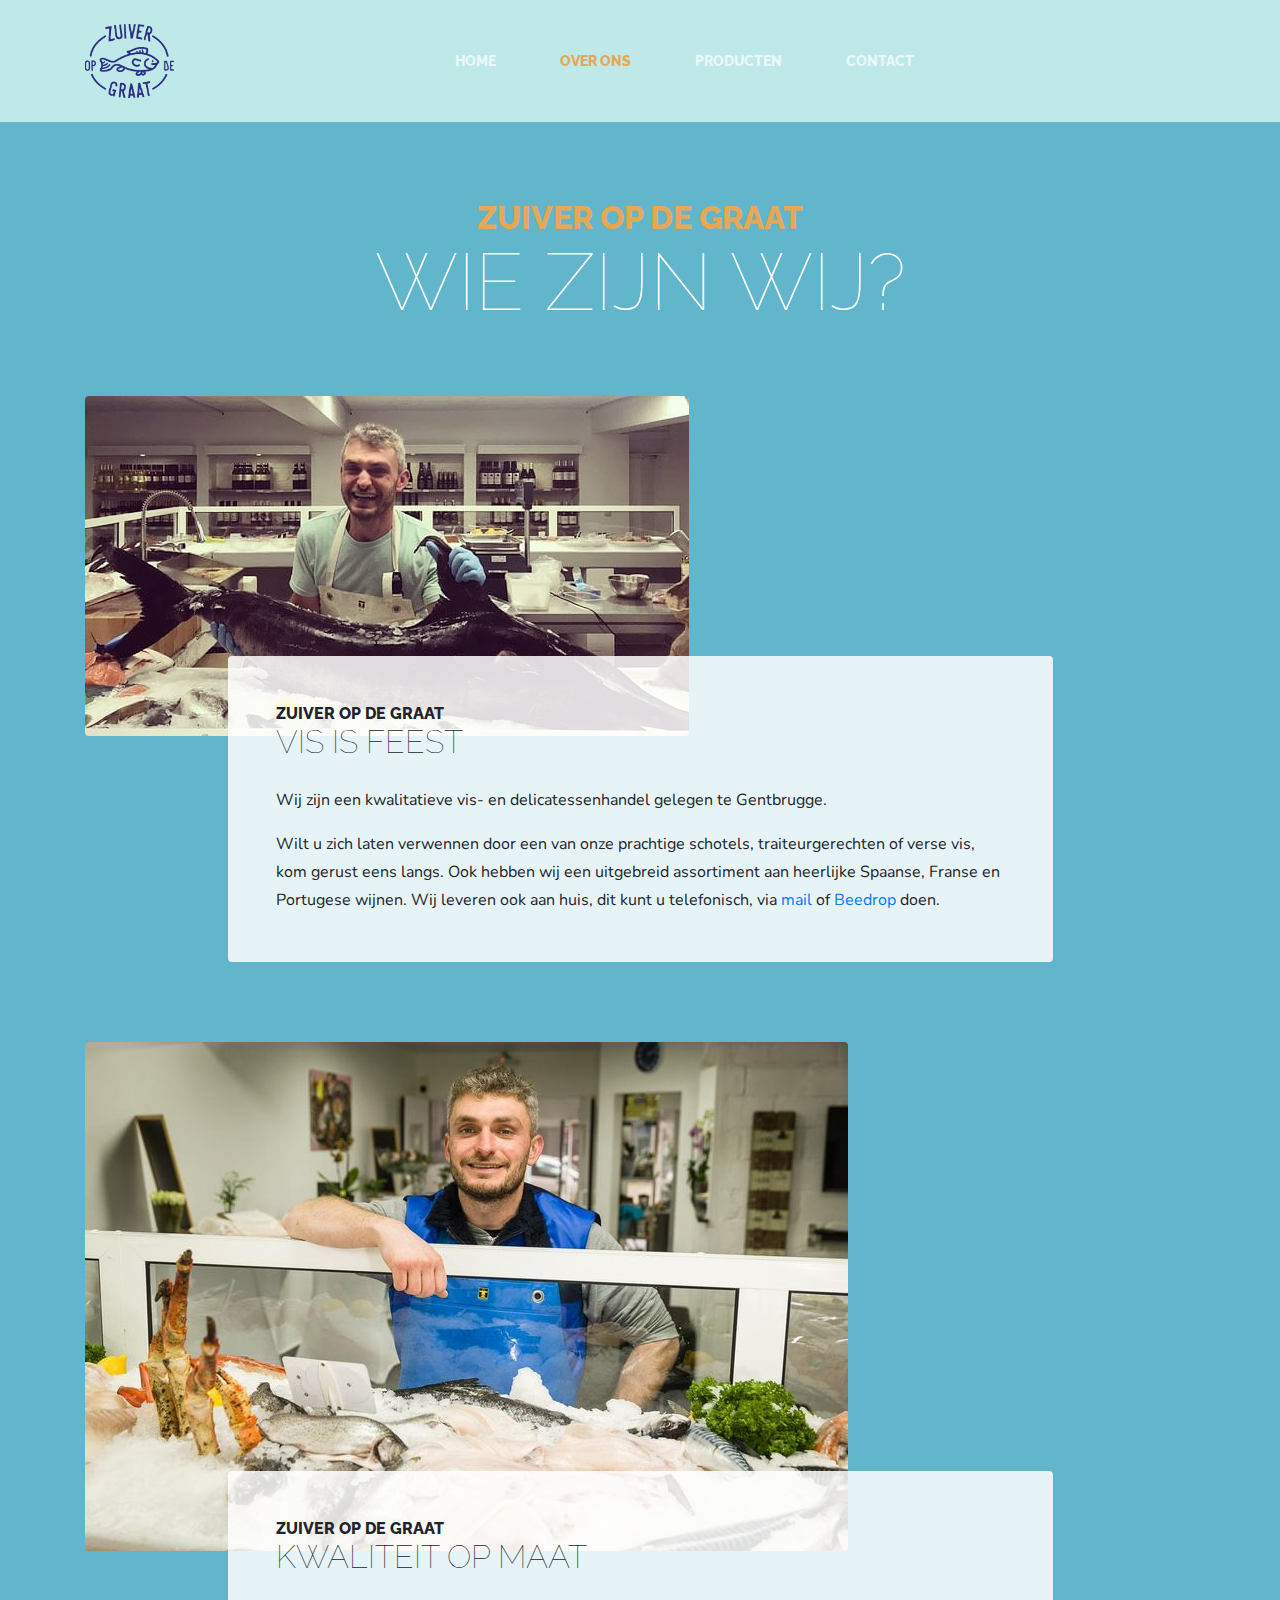
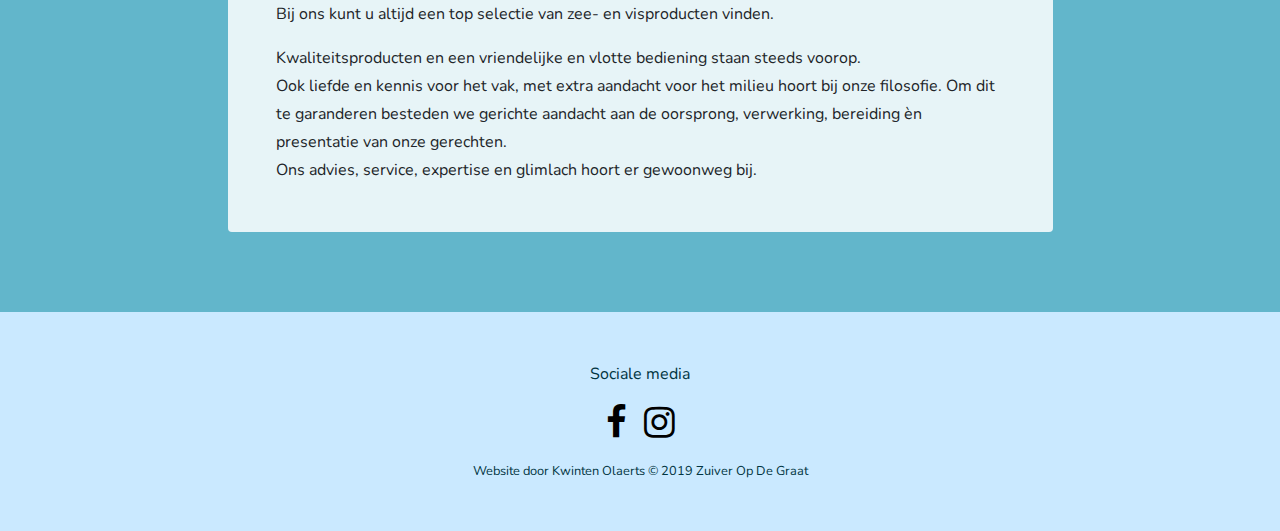
==== commit a74c5561: "fixed text" ====
--- a/ZODG/about.html
+++ b/ZODG/about.html
@@ -94,10 +94,13 @@
                 <span class="section-heading-upper">Zuiver Op De Graat</span>
                 <span class="section-heading-lower">Kwaliteit op maat</span>
               </h2>
-              <p>Wij zijn een jong en enthousiast team dat vakkundigheid combineert met kwaliteitsvolle verse, pure zee-producten.</p>
-              <p class="mb-0">Onze verse vis en bereide gerechten liggen altijd te blinken op
-                ijs.
-                Ze worden ter plekke voor u bereid met een glimlach. Ook voor verrukkelijke huisgemaakte salades, kleine hapjes, en een assortiment gerookte vis bent u bij ons aan het goede adres.</p>
+              <p>Bij ons kunt u altijd een top selectie van zee- en visproducten vinden.
+              </p>
+              <p class="mb-0">Kwaliteitsproducten en een vriendelijke en vlotte bediening staan steeds voorop.<br>
+              Ook liefde en kennis voor het vak, met extra aandacht voor het milieu hoort bij onze filosofie.
+                Om dit te garanderen besteden we gerichte aandacht aan de oorsprong, verwerking, bereiding èn presentatie van onze gerechten.
+                <br>Ons advies, service, expertise en glimlach hoort er gewoonweg bij.
+              </p>
             </div>
           </div>
         </div>
@@ -128,4 +131,3 @@
 </html>
 
 
-<!-- Heel makkelijk bereikbaar en gelegen vlakbij de op en afrit van de E17 & E40. -->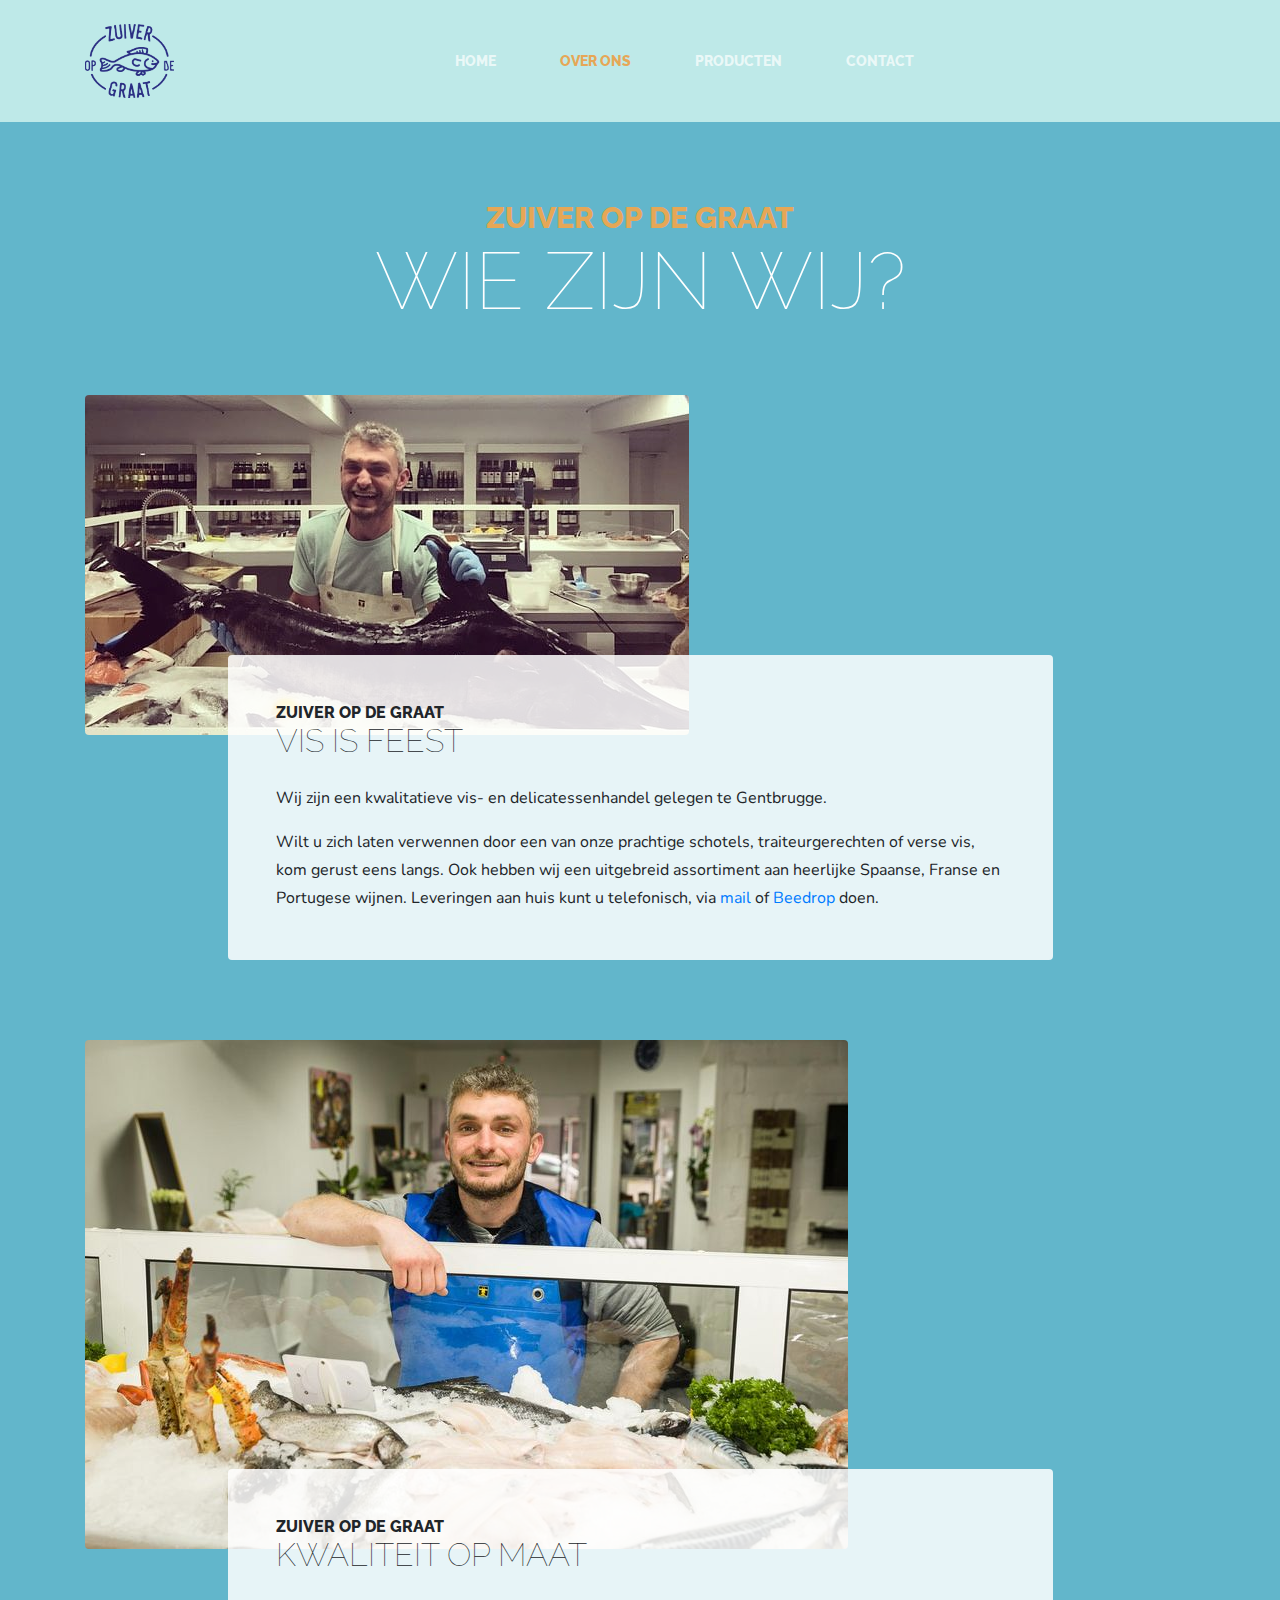
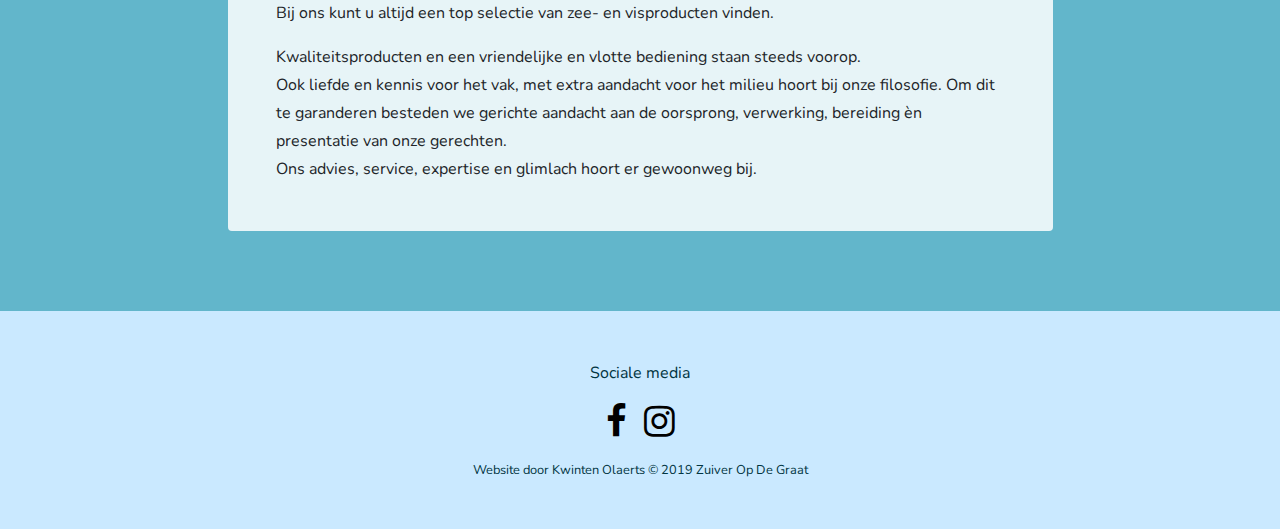
==== commit 88a15a07: "responsiveness" ====
--- a/ZODG/about.html
+++ b/ZODG/about.html
@@ -76,7 +76,7 @@
                 <span class="section-heading-lower">Vis is feest</span>
               </h2>
               <p>Wij zijn een kwalitatieve vis- en delicatessenhandel gelegen te Gentbrugge.</p>
-              <p class="mb-0">Wilt u zich laten verwennen door een van onze prachtige schotels, traiteurgerechten of verse vis, kom gerust eens langs. Ook hebben wij een uitgebreid assortiment aan heerlijke Spaanse, Franse en Portugese wijnen. Wij leveren ook aan huis, dit kunt u telefonisch, via <a href="./store.html">mail</a> of <a href="https://beedrop.be/" target="_blank">Beedrop </a>doen.</p>
+              <p class="mb-0">Wilt u zich laten verwennen door een van onze prachtige schotels, traiteurgerechten of verse vis, kom gerust eens langs. Ook hebben wij een uitgebreid assortiment aan heerlijke Spaanse, Franse en Portugese wijnen. Leveringen aan huis kunt u telefonisch, via <a href="./store.html">mail</a> of <a href="https://beedrop.be/" target="_blank">Beedrop </a>doen.</p>
             </div>
           </div>
         </div>
--- a/ZODG/css/business-casual-dist.css
+++ b/ZODG/css/business-casual-dist.css
@@ -2,4 +2,4 @@
  * Start Bootstrap - Business Casual v5.0.3 (https://startbootstrap.com/template-overviews/business-casual)
  * Copyright 2013-2019 Start Bootstrap
  * Licensed under MIT (https://github.com/BlackrockDigital/startbootstrap-business-casual/blob/master/LICENSE)
- */@import url('https://fonts.googleapis.com/css?family=Nunito:400,700');body{font-family:'Nunito', sans-serif;background:-webkit-gradient(linear, left top, left bottom, from(rgba(47, 23, 15, 0.65))), url("");background:#62B6CB;background-attachment:fixed;background-position:center;background-size:cover}.logo{height:auto;width:8%}h1,h2,h3,h4,h5,h6{font-family:'Raleway'}p{line-height:1.75}.text-faded{color:#013542}.site-heading{margin-top:5rem;margin-bottom:5rem;text-transform:uppercase;line-height:1;font-family:'Raleway'}.site-heading .site-heading-upper{display:block;font-size:2rem;font-weight:800}.site-heading .site-heading-lower{font-size:5rem;font-weight:100;line-height:4rem}.page-section{margin-top:5rem;margin-bottom:5rem}.section-heading{text-transform:uppercase}.section-heading .section-heading-upper{display:block;font-size:1rem;font-weight:800}.section-heading .section-heading-lower{display:block;font-size:2.0rem;font-weight:100}.bg-faded{z-index:1;background-color:rgba(255, 255, 255, 0.85)}#mainNav{z-index:2;background-color:#BEE9E8;font-family:'Raleway';position:-webkit-sticky;position:sticky;top:0}#mainNav .navbar-brand{color:#013542}#mainNav .navbar-nav .nav-item .nav-link{color:rgba(255, 255, 255, 0.7);font-weight:800}#mainNav .navbar-nav .nav-item.active .nav-link{color:#e6a756}@media (min-width:992px){#mainNav .navbar-nav .nav-item .nav-link{font-size:0.9rem}#mainNav .navbar-nav .nav-item .nav-link:hover{color:rgba(255, 255, 255, 0.4)}#mainNav .navbar-nav .nav-item.active .nav-link:hover{color:#e6a756}}.btn-xl{font-weight:700;font-size:0.8rem;padding-top:1.5rem;padding-bottom:1.5rem;padding-left:2rem;padding-right:2rem}.intro{position:relative}@media (min-width:992px){.intro .intro-img{width:75%;float:right}.intro .intro-text{left:0;width:60%;margin-top:3rem;position:absolute}.intro .intro-text .intro-button{width:100%;left:0;position:absolute;bottom:-2rem}}@media (min-width:1200px){.intro .intro-text{width:45%}}.cta{padding-top:5rem;padding-bottom:5rem;background-color:#1B4965}.cta .cta-inner{position:relative;padding:3rem;margin:0.5rem;background-color:rgba(255, 255, 255, 0.85)}.cta .cta-inner:before{border-radius:0.5rem;content:'';position:absolute;top:-0.5rem;bottom:-0.5rem;left:-0.5rem;right:-0.5rem;border:0.25rem solid rgba(255, 255, 255, 0.85)}@media (min-width:992px){.about-heading .about-heading-img{position:relative;z-index:0}.about-heading .about-heading-content{margin-top:-5rem;position:relative;z-index:1}}@media (min-width:992px){.product-item .product-item-title{position:relative;z-index:1;margin-bottom:-2rem}.product-item .product-item-img{position:relative;z-index:0;max-width:60vw}.product-item .product-item-description{position:relative;z-index:1;margin-top:-3rem;max-width:50vw}}.list-hours{font-size:0.9rem}.list-hours .list-hours-item{border-bottom:1px solid rgba(230, 167, 86, 0.5);padding-bottom:.25rem;margin-bottom:1rem;font-style:italic}.list-hours .list-hours-item.today{font-weight:bold;color:#e6a756}@media (min-width:992px){.list-hours{width:50%;font-size:1.1rem}}.address strong{font-size:1.2rem}.footer{background-color:#CAE9FF}.text-primary{color:#e6a756!important}.bg-primary{background-color:#e6a756!important}.btn{-webkit-box-shadow:0px 3px 3px 0px rgba(33, 37, 41, 0.1);box-shadow:0px 3px 3px 0px rgba(33, 37, 41, 0.1)}.btn-primary{background-color:#e6a756;border-color:#e6a756}.btn-primary:active,.btn-primary:focus,.btn-primary:hover{background-color:#df902a;border-color:#df902a}.font-weight-light{font-weight:100!important}#titleStyling{font-family:'nunito'}#contactText{font-family:'nunito';padding-top:1.5rem;padding-bottom:1.5rem}.form-control{margin-bottom:7px}.boldText{font-weight:700}.italicText{font-style:italic}.google-iframe{padding-bottom:25px}.fab{color:#00091a;font-size:32px}.feather{color:#00091a;font-size:50px}.fa{color:black;size:20px;padding-bottom:20px}.fa-facebook{margin-right:13px}.fa-instagram{}+ */@import url('https://fonts.googleapis.com/css?family=Nunito:400,700');body{font-family:'Nunito', sans-serif;background:-webkit-gradient(linear, left top, left bottom, from(rgba(47, 23, 15, 0.65))), url("");background:#62B6CB;background-attachment:fixed;background-position:center;background-size:cover}.logo{height:auto;width:8%}h1,h2,h3,h4,h5,h6{font-family:'Raleway'}p{line-height:1.75}.text-faded{color:#013542}.site-heading{margin-top:5rem;margin-bottom:5rem;text-transform:uppercase;line-height:1;font-family:'Raleway'}.site-heading .site-heading-upper{display:block;font-size:1.9rem;font-weight:800}.site-heading .site-heading-lower{font-size:5rem;font-weight:100;line-height:4rem}.page-section{margin-top:5rem;margin-bottom:5rem}.section-heading{text-transform:uppercase}.section-heading .section-heading-upper{display:block;font-size:1rem;font-weight:800}.section-heading .section-heading-lower{display:block;font-size:2.0rem;font-weight:100}.bg-faded{z-index:1;background-color:rgba(255, 255, 255, 0.85)}#mainNav{z-index:2;background-color:#BEE9E8;font-family:'Raleway';position:-webkit-sticky;position:sticky;top:0}#mainNav .navbar-brand{color:#013542}#mainNav .navbar-nav .nav-item .nav-link{color:rgba(255, 255, 255, 0.7);font-weight:800}#mainNav .navbar-nav .nav-item.active .nav-link{color:#e6a756}@media (min-width:992px){#mainNav .navbar-nav .nav-item .nav-link{font-size:0.9rem}#mainNav .navbar-nav .nav-item .nav-link:hover{color:rgba(255, 255, 255, 0.4)}#mainNav .navbar-nav .nav-item.active .nav-link:hover{color:#e6a756}}.btn-xl{font-weight:700;font-size:0.8rem;padding-top:1.5rem;padding-bottom:1.5rem;padding-left:2rem;padding-right:2rem}.intro{position:relative}@media (min-width:992px){.intro .intro-img{width:75%;float:right}.intro .intro-text{left:0;width:60%;margin-top:3rem;position:absolute}.intro .intro-text .intro-button{width:100%;left:0;position:absolute;bottom:-2rem}}@media (min-width:1200px){.intro .intro-text{width:45%}}.cta{padding-top:5rem;padding-bottom:5rem;background-color:#1B4965}.cta .cta-inner{position:relative;padding:3rem;margin:0.5rem;background-color:rgba(255, 255, 255, 0.85)}.cta .cta-inner:before{border-radius:0.5rem;content:'';position:absolute;top:-0.5rem;bottom:-0.5rem;left:-0.5rem;right:-0.5rem;border:0.25rem solid rgba(255, 255, 255, 0.85)}@media (min-width:992px){.about-heading .about-heading-img{position:relative;z-index:0}.about-heading .about-heading-content{margin-top:-5rem;position:relative;z-index:1}}@media (min-width:992px){.product-item .product-item-title{position:relative;z-index:1;margin-bottom:-2rem}.product-item .product-item-img{position:relative;z-index:0;max-width:60vw}.product-item .product-item-description{position:relative;z-index:1;margin-top:-3rem;max-width:50vw}}.list-hours{font-size:0.9rem}.list-hours .list-hours-item{border-bottom:1px solid rgba(230, 167, 86, 0.5);padding-bottom:.25rem;margin-bottom:1rem;font-style:italic}.list-hours .list-hours-item.today{font-weight:bold;color:#e6a756}@media (min-width:992px){.list-hours{width:50%;font-size:1.1rem}}.address strong{font-size:1.2rem}.footer{background-color:#CAE9FF}.text-primary{color:#e6a756!important}.bg-primary{background-color:#e6a756!important}.btn{-webkit-box-shadow:0px 3px 3px 0px rgba(33, 37, 41, 0.1);box-shadow:0px 3px 3px 0px rgba(33, 37, 41, 0.1)}.btn-primary{background-color:#e6a756;border-color:#e6a756}.btn-primary:active,.btn-primary:focus,.btn-primary:hover{background-color:#df902a;border-color:#df902a}.font-weight-light{font-weight:100!important}#titleStyling{font-family:'nunito'}#contactText{font-family:'nunito';padding-top:1.5rem;padding-bottom:1.5rem}.form-control{margin-bottom:7px}.boldText{font-weight:700}.italicText{font-style:italic}.google-iframe{padding-bottom:25px}.fab{color:#00091a;font-size:32px}.feather{color:#00091a;font-size:50px}.fa{color:black;size:20px;padding-bottom:20px}.fa-facebook{margin-right:13px}.fa-instagram{}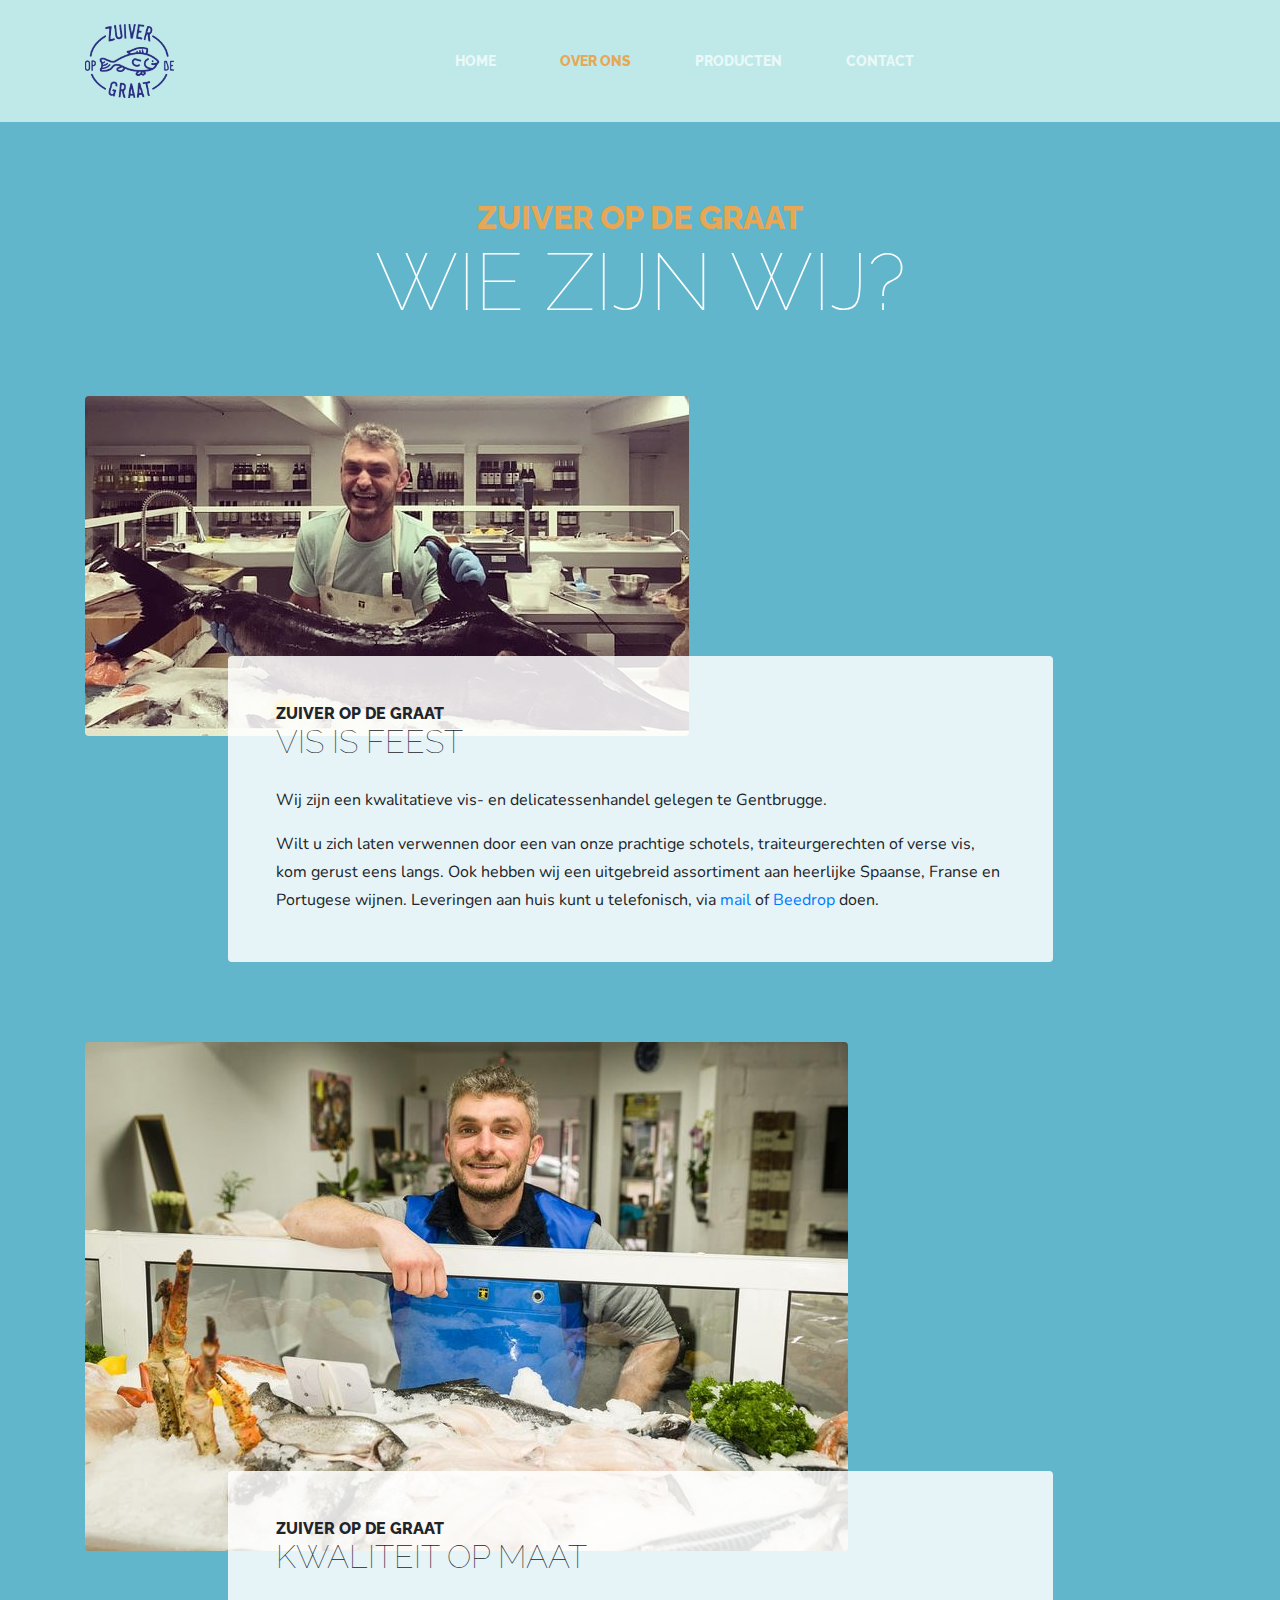
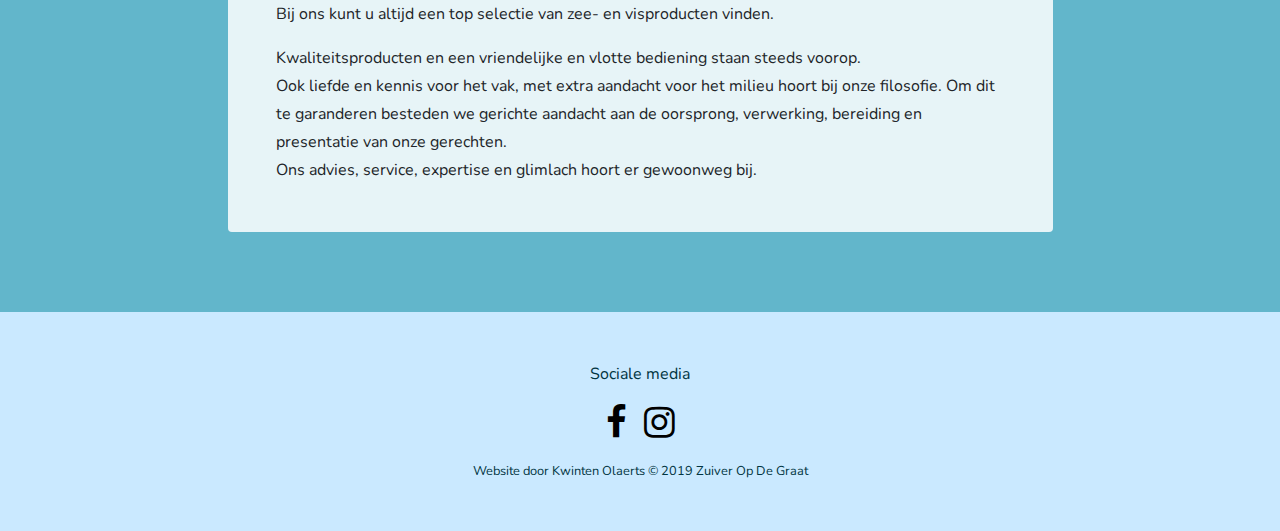
==== commit f34d35d8: "one more" ====
--- a/ZODG/about.html
+++ b/ZODG/about.html
@@ -98,7 +98,7 @@
               </p>
               <p class="mb-0">Kwaliteitsproducten en een vriendelijke en vlotte bediening staan steeds voorop.<br>
               Ook liefde en kennis voor het vak, met extra aandacht voor het milieu hoort bij onze filosofie.
-                Om dit te garanderen besteden we gerichte aandacht aan de oorsprong, verwerking, bereiding èn presentatie van onze gerechten.
+                Om dit te garanderen besteden we gerichte aandacht aan de oorsprong, verwerking, bereiding en presentatie van onze gerechten.
                 <br>Ons advies, service, expertise en glimlach hoort er gewoonweg bij.
               </p>
             </div>
--- a/ZODG/css/business-casual-dist.css
+++ b/ZODG/css/business-casual-dist.css
@@ -2,4 +2,4 @@
  * Start Bootstrap - Business Casual v5.0.3 (https://startbootstrap.com/template-overviews/business-casual)
  * Copyright 2013-2019 Start Bootstrap
  * Licensed under MIT (https://github.com/BlackrockDigital/startbootstrap-business-casual/blob/master/LICENSE)
- */@import url('https://fonts.googleapis.com/css?family=Nunito:400,700');body{font-family:'Nunito', sans-serif;background:-webkit-gradient(linear, left top, left bottom, from(rgba(47, 23, 15, 0.65))), url("");background:#62B6CB;background-attachment:fixed;background-position:center;background-size:cover}.logo{height:auto;width:8%}h1,h2,h3,h4,h5,h6{font-family:'Raleway'}p{line-height:1.75}.text-faded{color:#013542}.site-heading{margin-top:5rem;margin-bottom:5rem;text-transform:uppercase;line-height:1;font-family:'Raleway'}.site-heading .site-heading-upper{display:block;font-size:1.9rem;font-weight:800}.site-heading .site-heading-lower{font-size:5rem;font-weight:100;line-height:4rem}.page-section{margin-top:5rem;margin-bottom:5rem}.section-heading{text-transform:uppercase}.section-heading .section-heading-upper{display:block;font-size:1rem;font-weight:800}.section-heading .section-heading-lower{display:block;font-size:2.0rem;font-weight:100}.bg-faded{z-index:1;background-color:rgba(255, 255, 255, 0.85)}#mainNav{z-index:2;background-color:#BEE9E8;font-family:'Raleway';position:-webkit-sticky;position:sticky;top:0}#mainNav .navbar-brand{color:#013542}#mainNav .navbar-nav .nav-item .nav-link{color:rgba(255, 255, 255, 0.7);font-weight:800}#mainNav .navbar-nav .nav-item.active .nav-link{color:#e6a756}@media (min-width:992px){#mainNav .navbar-nav .nav-item .nav-link{font-size:0.9rem}#mainNav .navbar-nav .nav-item .nav-link:hover{color:rgba(255, 255, 255, 0.4)}#mainNav .navbar-nav .nav-item.active .nav-link:hover{color:#e6a756}}.btn-xl{font-weight:700;font-size:0.8rem;padding-top:1.5rem;padding-bottom:1.5rem;padding-left:2rem;padding-right:2rem}.intro{position:relative}@media (min-width:992px){.intro .intro-img{width:75%;float:right}.intro .intro-text{left:0;width:60%;margin-top:3rem;position:absolute}.intro .intro-text .intro-button{width:100%;left:0;position:absolute;bottom:-2rem}}@media (min-width:1200px){.intro .intro-text{width:45%}}.cta{padding-top:5rem;padding-bottom:5rem;background-color:#1B4965}.cta .cta-inner{position:relative;padding:3rem;margin:0.5rem;background-color:rgba(255, 255, 255, 0.85)}.cta .cta-inner:before{border-radius:0.5rem;content:'';position:absolute;top:-0.5rem;bottom:-0.5rem;left:-0.5rem;right:-0.5rem;border:0.25rem solid rgba(255, 255, 255, 0.85)}@media (min-width:992px){.about-heading .about-heading-img{position:relative;z-index:0}.about-heading .about-heading-content{margin-top:-5rem;position:relative;z-index:1}}@media (min-width:992px){.product-item .product-item-title{position:relative;z-index:1;margin-bottom:-2rem}.product-item .product-item-img{position:relative;z-index:0;max-width:60vw}.product-item .product-item-description{position:relative;z-index:1;margin-top:-3rem;max-width:50vw}}.list-hours{font-size:0.9rem}.list-hours .list-hours-item{border-bottom:1px solid rgba(230, 167, 86, 0.5);padding-bottom:.25rem;margin-bottom:1rem;font-style:italic}.list-hours .list-hours-item.today{font-weight:bold;color:#e6a756}@media (min-width:992px){.list-hours{width:50%;font-size:1.1rem}}.address strong{font-size:1.2rem}.footer{background-color:#CAE9FF}.text-primary{color:#e6a756!important}.bg-primary{background-color:#e6a756!important}.btn{-webkit-box-shadow:0px 3px 3px 0px rgba(33, 37, 41, 0.1);box-shadow:0px 3px 3px 0px rgba(33, 37, 41, 0.1)}.btn-primary{background-color:#e6a756;border-color:#e6a756}.btn-primary:active,.btn-primary:focus,.btn-primary:hover{background-color:#df902a;border-color:#df902a}.font-weight-light{font-weight:100!important}#titleStyling{font-family:'nunito'}#contactText{font-family:'nunito';padding-top:1.5rem;padding-bottom:1.5rem}.form-control{margin-bottom:7px}.boldText{font-weight:700}.italicText{font-style:italic}.google-iframe{padding-bottom:25px}.fab{color:#00091a;font-size:32px}.feather{color:#00091a;font-size:50px}.fa{color:black;size:20px;padding-bottom:20px}.fa-facebook{margin-right:13px}.fa-instagram{}+ */@import url('https://fonts.googleapis.com/css?family=Nunito:400,700');body{font-family:'Nunito', sans-serif;background:-webkit-gradient(linear, left top, left bottom, from(rgba(47, 23, 15, 0.65))), url("");background:#62B6CB;background-attachment:fixed;background-position:center;background-size:cover}.logo{height:auto;width:8%}h1,h2,h3,h4,h5,h6{font-family:'Raleway'}p{line-height:1.75}.text-faded{color:#013542}.site-heading{margin-top:5rem;margin-bottom:5rem;text-transform:uppercase;line-height:1;font-family:'Raleway'}.site-heading .site-heading-upper{display:block;font-size:2rem;font-weight:800}.site-heading .site-heading-lower{font-size:5rem;font-weight:100;line-height:4rem}.page-section{margin-top:5rem;margin-bottom:5rem}.section-heading{text-transform:uppercase}.section-heading .section-heading-upper{display:block;font-size:1rem;font-weight:800}.section-heading .section-heading-lower{display:block;font-size:2.0rem;font-weight:100}.bg-faded{z-index:1;background-color:rgba(255, 255, 255, 0.85)}#mainNav{z-index:2;background-color:#BEE9E8;font-family:'Raleway';position:-webkit-sticky;position:sticky;top:0}#mainNav .navbar-brand{color:#013542}#mainNav .navbar-nav .nav-item .nav-link{color:rgba(255, 255, 255, 0.7);font-weight:800}#mainNav .navbar-nav .nav-item.active .nav-link{color:#e6a756}@media (min-width:992px){#mainNav .navbar-nav .nav-item .nav-link{font-size:0.9rem}#mainNav .navbar-nav .nav-item .nav-link:hover{color:rgba(255, 255, 255, 0.4)}#mainNav .navbar-nav .nav-item.active .nav-link:hover{color:#e6a756}}.btn-xl{font-weight:700;font-size:0.8rem;padding-top:1.5rem;padding-bottom:1.5rem;padding-left:2rem;padding-right:2rem}.intro{position:relative}@media (min-width:992px){.intro .intro-img{width:75%;float:right}.intro .intro-text{left:0;width:60%;margin-top:3rem;position:absolute}.intro .intro-text .intro-button{width:100%;left:0;position:absolute;bottom:-2rem}}@media (min-width:1200px){.intro .intro-text{width:45%}}.cta{padding-top:5rem;padding-bottom:5rem;background-color:#1B4965}.cta .cta-inner{position:relative;padding:3rem;margin:0.5rem;background-color:rgba(255, 255, 255, 0.85)}.cta .cta-inner:before{border-radius:0.5rem;content:'';position:absolute;top:-0.5rem;bottom:-0.5rem;left:-0.5rem;right:-0.5rem;border:0.25rem solid rgba(255, 255, 255, 0.85)}@media (min-width:992px){.about-heading .about-heading-img{position:relative;z-index:0}.about-heading .about-heading-content{margin-top:-5rem;position:relative;z-index:1}}@media (min-width:992px){.product-item .product-item-title{position:relative;z-index:1;margin-bottom:-2rem}.product-item .product-item-img{position:relative;z-index:0;max-width:60vw}.product-item .product-item-description{position:relative;z-index:1;margin-top:-3rem;max-width:40vw}}.list-hours{font-size:0.9rem}.list-hours .list-hours-item{border-bottom:1px solid rgba(230, 167, 86, 0.5);padding-bottom:.25rem;margin-bottom:1rem;font-style:italic}.list-hours .list-hours-item.today{font-weight:bold;color:#e6a756}@media (min-width:992px){.list-hours{width:50%;font-size:1.1rem}}.address strong{font-size:1.2rem}.footer{background-color:#CAE9FF}.text-primary{color:#e6a756!important}.bg-primary{background-color:#e6a756!important}.btn{-webkit-box-shadow:0px 3px 3px 0px rgba(33, 37, 41, 0.1);box-shadow:0px 3px 3px 0px rgba(33, 37, 41, 0.1)}.btn-primary{background-color:#e6a756;border-color:#e6a756}.btn-primary:active,.btn-primary:focus,.btn-primary:hover{background-color:#df902a;border-color:#df902a}.font-weight-light{font-weight:100!important}#titleStyling{font-family:'nunito'}#contactText{font-family:'nunito';padding-top:1.5rem;padding-bottom:1.5rem}.form-control{margin-bottom:7px}.boldText{font-weight:700}.italicText{font-style:italic}.google-iframe{padding-bottom:25px}.fab{color:#00091a;font-size:32px}.feather{color:#00091a;font-size:50px}.fa{color:black;size:20px;padding-bottom:20px}.fa-facebook{margin-right:13px}.fa-instagram{}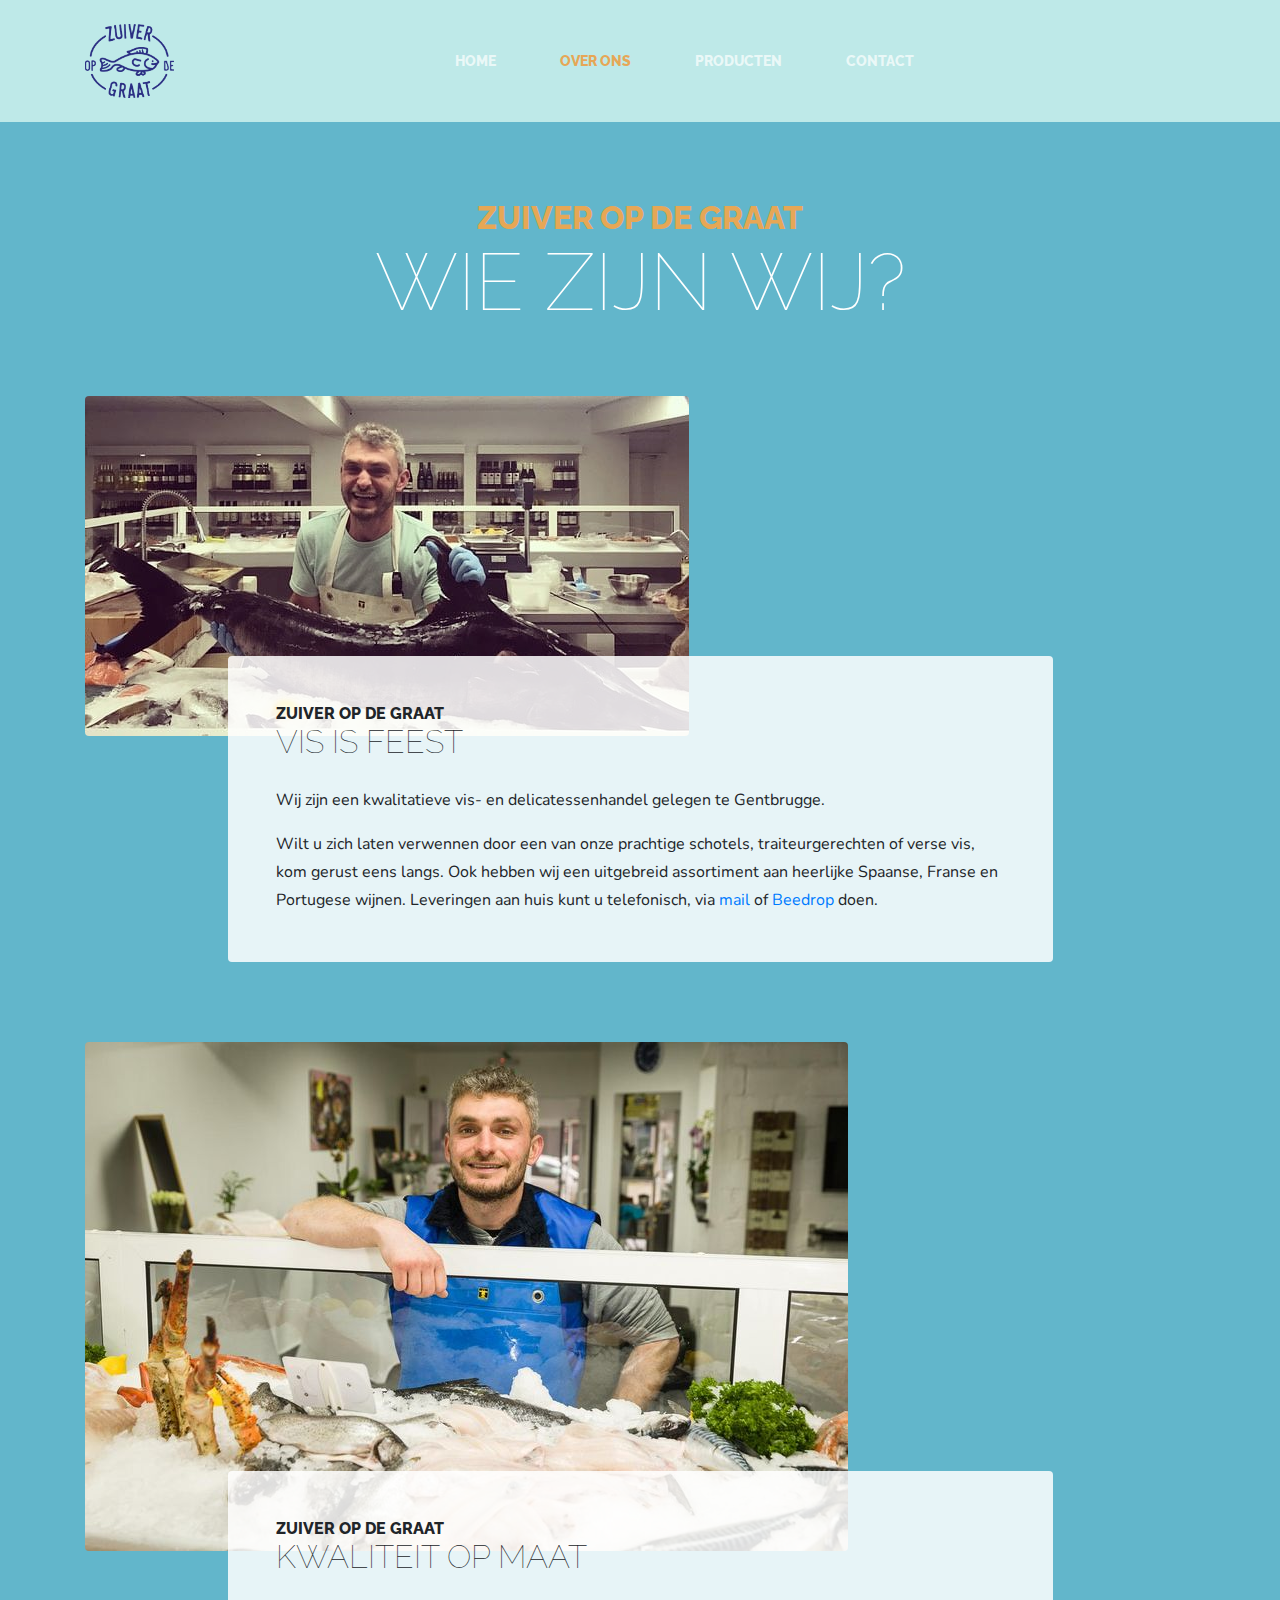
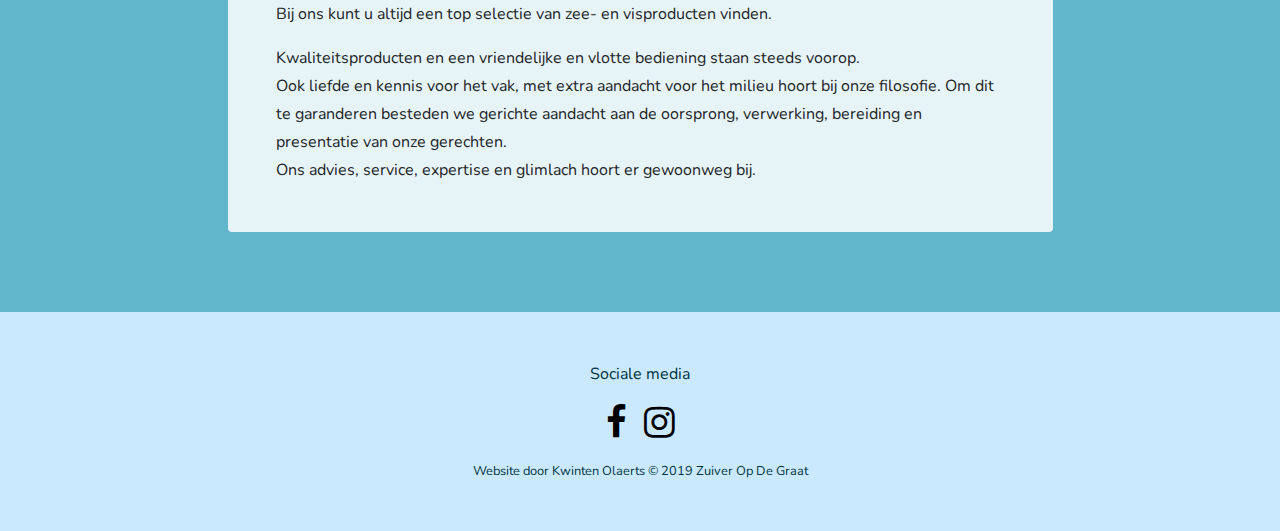
==== commit 38d36578: "Change Language code." ====
--- a/ZODG/about.html
+++ b/ZODG/about.html
@@ -1,5 +1,5 @@
 <!DOCTYPE html>
-<html lang="en">
+<html lang="nl">
 
 <head>
 
--- a/ZODG/css/business-casual-dist.css
+++ b/ZODG/css/business-casual-dist.css
@@ -2,4 +2,4 @@
  * Start Bootstrap - Business Casual v5.0.3 (https://startbootstrap.com/template-overviews/business-casual)
  * Copyright 2013-2019 Start Bootstrap
  * Licensed under MIT (https://github.com/BlackrockDigital/startbootstrap-business-casual/blob/master/LICENSE)
- */@import url('https://fonts.googleapis.com/css?family=Nunito:400,700');body{font-family:'Nunito', sans-serif;background:-webkit-gradient(linear, left top, left bottom, from(rgba(47, 23, 15, 0.65))), url("");background:#62B6CB;background-attachment:fixed;background-position:center;background-size:cover}.logo{height:auto;width:8%}h1,h2,h3,h4,h5,h6{font-family:'Raleway'}p{line-height:1.75}.text-faded{color:#013542}.site-heading{margin-top:5rem;margin-bottom:5rem;text-transform:uppercase;line-height:1;font-family:'Raleway'}.site-heading .site-heading-upper{display:block;font-size:2rem;font-weight:800}.site-heading .site-heading-lower{font-size:5rem;font-weight:100;line-height:4rem}.page-section{margin-top:5rem;margin-bottom:5rem}.section-heading{text-transform:uppercase}.section-heading .section-heading-upper{display:block;font-size:1rem;font-weight:800}.section-heading .section-heading-lower{display:block;font-size:2.0rem;font-weight:100}.bg-faded{z-index:1;background-color:rgba(255, 255, 255, 0.85)}#mainNav{z-index:2;background-color:#BEE9E8;font-family:'Raleway';position:-webkit-sticky;position:sticky;top:0}#mainNav .navbar-brand{color:#013542}#mainNav .navbar-nav .nav-item .nav-link{color:rgba(255, 255, 255, 0.7);font-weight:800}#mainNav .navbar-nav .nav-item.active .nav-link{color:#e6a756}@media (min-width:992px){#mainNav .navbar-nav .nav-item .nav-link{font-size:0.9rem}#mainNav .navbar-nav .nav-item .nav-link:hover{color:rgba(255, 255, 255, 0.4)}#mainNav .navbar-nav .nav-item.active .nav-link:hover{color:#e6a756}}.btn-xl{font-weight:700;font-size:0.8rem;padding-top:1.5rem;padding-bottom:1.5rem;padding-left:2rem;padding-right:2rem}.intro{position:relative}@media (min-width:992px){.intro .intro-img{width:75%;float:right}.intro .intro-text{left:0;width:60%;margin-top:3rem;position:absolute}.intro .intro-text .intro-button{width:100%;left:0;position:absolute;bottom:-2rem}}@media (min-width:1200px){.intro .intro-text{width:45%}}.cta{padding-top:5rem;padding-bottom:5rem;background-color:#1B4965}.cta .cta-inner{position:relative;padding:3rem;margin:0.5rem;background-color:rgba(255, 255, 255, 0.85)}.cta .cta-inner:before{border-radius:0.5rem;content:'';position:absolute;top:-0.5rem;bottom:-0.5rem;left:-0.5rem;right:-0.5rem;border:0.25rem solid rgba(255, 255, 255, 0.85)}@media (min-width:992px){.about-heading .about-heading-img{position:relative;z-index:0}.about-heading .about-heading-content{margin-top:-5rem;position:relative;z-index:1}}@media (min-width:992px){.product-item .product-item-title{position:relative;z-index:1;margin-bottom:-2rem}.product-item .product-item-img{position:relative;z-index:0;max-width:60vw}.product-item .product-item-description{position:relative;z-index:1;margin-top:-3rem;max-width:40vw}}.list-hours{font-size:0.9rem}.list-hours .list-hours-item{border-bottom:1px solid rgba(230, 167, 86, 0.5);padding-bottom:.25rem;margin-bottom:1rem;font-style:italic}.list-hours .list-hours-item.today{font-weight:bold;color:#e6a756}@media (min-width:992px){.list-hours{width:50%;font-size:1.1rem}}.address strong{font-size:1.2rem}.footer{background-color:#CAE9FF}.text-primary{color:#e6a756!important}.bg-primary{background-color:#e6a756!important}.btn{-webkit-box-shadow:0px 3px 3px 0px rgba(33, 37, 41, 0.1);box-shadow:0px 3px 3px 0px rgba(33, 37, 41, 0.1)}.btn-primary{background-color:#e6a756;border-color:#e6a756}.btn-primary:active,.btn-primary:focus,.btn-primary:hover{background-color:#df902a;border-color:#df902a}.font-weight-light{font-weight:100!important}#titleStyling{font-family:'nunito'}#contactText{font-family:'nunito';padding-top:1.5rem;padding-bottom:1.5rem}.form-control{margin-bottom:7px}.boldText{font-weight:700}.italicText{font-style:italic}.google-iframe{padding-bottom:25px}.fab{color:#00091a;font-size:32px}.feather{color:#00091a;font-size:50px}.fa{color:black;size:20px;padding-bottom:20px}.fa-facebook{margin-right:13px}.fa-instagram{}+ */@import url('https://fonts.googleapis.com/css?family=Nunito:400,700');body{font-family:'Nunito', sans-serif;background:-webkit-gradient(linear, left top, left bottom, from(rgba(47, 23, 15, 0.65))), url("");background:#62B6CB;background-attachment:fixed;background-position:center;background-size:cover}.logo{height:auto;width:8%}h1,h2,h3,h4,h5,h6{font-family:'Raleway'}p{line-height:1.75}.text-faded{color:#013542}.site-heading{margin-top:5rem;margin-bottom:5rem;text-transform:uppercase;line-height:1;font-family:'Raleway'}.site-heading .site-heading-upper{display:block;font-size:2rem;font-weight:800}.site-heading .site-heading-lower{font-size:5rem;font-weight:100;line-height:4rem}.page-section{margin-top:5rem;margin-bottom:5rem}.section-heading{text-transform:uppercase}.section-heading .section-heading-upper{display:block;font-size:1rem;font-weight:800}.section-heading .section-heading-lower{display:block;font-size:2.0rem;font-weight:100}.bg-faded{z-index:1;background-color:rgba(255, 255, 255, 0.85)}#mainNav{z-index:2;background-color:#BEE9E8;font-family:'Raleway';position:-webkit-sticky;position:sticky;top:0}#mainNav .navbar-brand{color:#013542}#mainNav .navbar-nav .nav-item .nav-link{color:rgba(255, 255, 255, 0.7);font-weight:800}#mainNav .navbar-nav .nav-item.active .nav-link{color:#e6a756}@media (min-width:992px){#mainNav .navbar-nav .nav-item .nav-link{font-size:0.9rem}#mainNav .navbar-nav .nav-item .nav-link:hover{color:rgba(255, 255, 255, 0.4)}#mainNav .navbar-nav .nav-item.active .nav-link:hover{color:#e6a756}}.btn-xl{font-weight:700;font-size:0.8rem;padding-top:1.5rem;padding-bottom:1.5rem;padding-left:2rem;padding-right:2rem}.intro{position:relative}@media (min-width:992px){.intro .intro-img{width:75%;float:right}.intro .intro-text{left:0;width:60%;margin-top:3rem;position:absolute}.intro .intro-text .intro-button{width:100%;left:0;position:absolute;bottom:-2rem}}@media (min-width:1200px){.intro .intro-text{width:45%}}.cta{padding-top:5rem;padding-bottom:5rem;background-color:#1B4965}.cta .cta-inner{position:relative;padding:3rem;margin:0.5rem;background-color:rgba(255, 255, 255, 0.85)}.cta .cta-inner:before{border-radius:0.5rem;content:'';position:absolute;top:-0.5rem;bottom:-0.5rem;left:-0.5rem;right:-0.5rem;border:0.25rem solid rgba(255, 255, 255, 0.85)}@media (min-width:992px){.about-heading .about-heading-img{position:relative;z-index:0}.about-heading .about-heading-content{margin-top:-5rem;position:relative;z-index:1}}@media (min-width:992px){.product-item .product-item-title{position:relative;z-index:1;margin-bottom:-2rem}.product-item .product-item-img{position:relative;z-index:0;max-width:60vw}.product-item .product-item-description{position:relative;z-index:1;margin-top:-3rem;max-width:50vw}}.list-hours{font-size:0.9rem}.list-hours .list-hours-item{border-bottom:1px solid rgba(230, 167, 86, 0.5);padding-bottom:.25rem;margin-bottom:1rem;font-style:italic}.list-hours .list-hours-item.today{font-weight:bold;color:#e6a756}@media (min-width:992px){.list-hours{width:50%;font-size:1.1rem}}.address strong{font-size:1.2rem}.footer{background-color:#CAE9FF}.text-primary{color:#e6a756!important}.bg-primary{background-color:#e6a756!important}.btn{-webkit-box-shadow:0px 3px 3px 0px rgba(33, 37, 41, 0.1);box-shadow:0px 3px 3px 0px rgba(33, 37, 41, 0.1)}.btn-primary{background-color:#e6a756;border-color:#e6a756}.btn-primary:active,.btn-primary:focus,.btn-primary:hover{background-color:#df902a;border-color:#df902a}.font-weight-light{font-weight:100!important}#titleStyling{font-family:'nunito'}#contactText{font-family:'nunito';padding-top:1.5rem;padding-bottom:1.5rem}.form-control{margin-bottom:7px}.boldText{font-weight:700}.italicText{font-style:italic}.google-iframe{padding-bottom:25px}.fab{color:#00091a;font-size:32px}.feather{color:#00091a;font-size:50px}.fa{color:black;size:20px;padding-bottom:20px}.fa-facebook{margin-right:13px}.fa-instagram{}